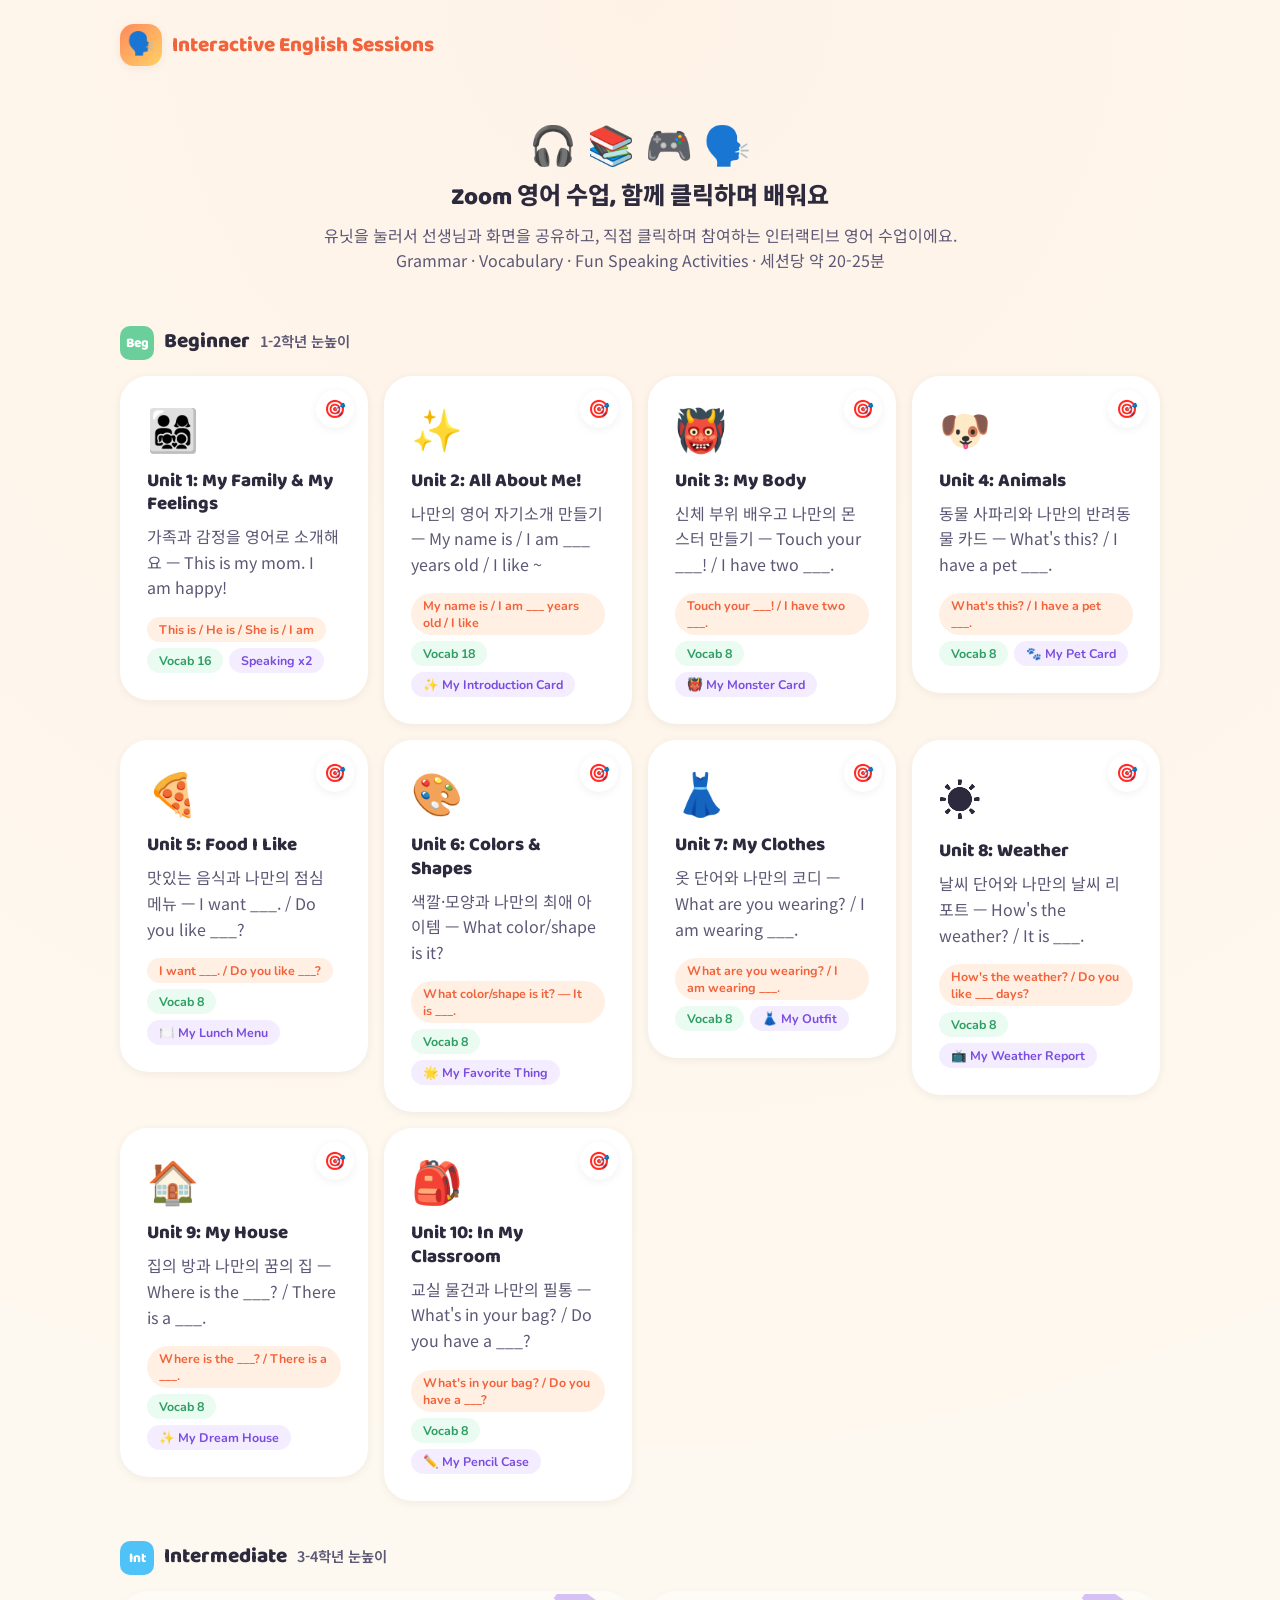
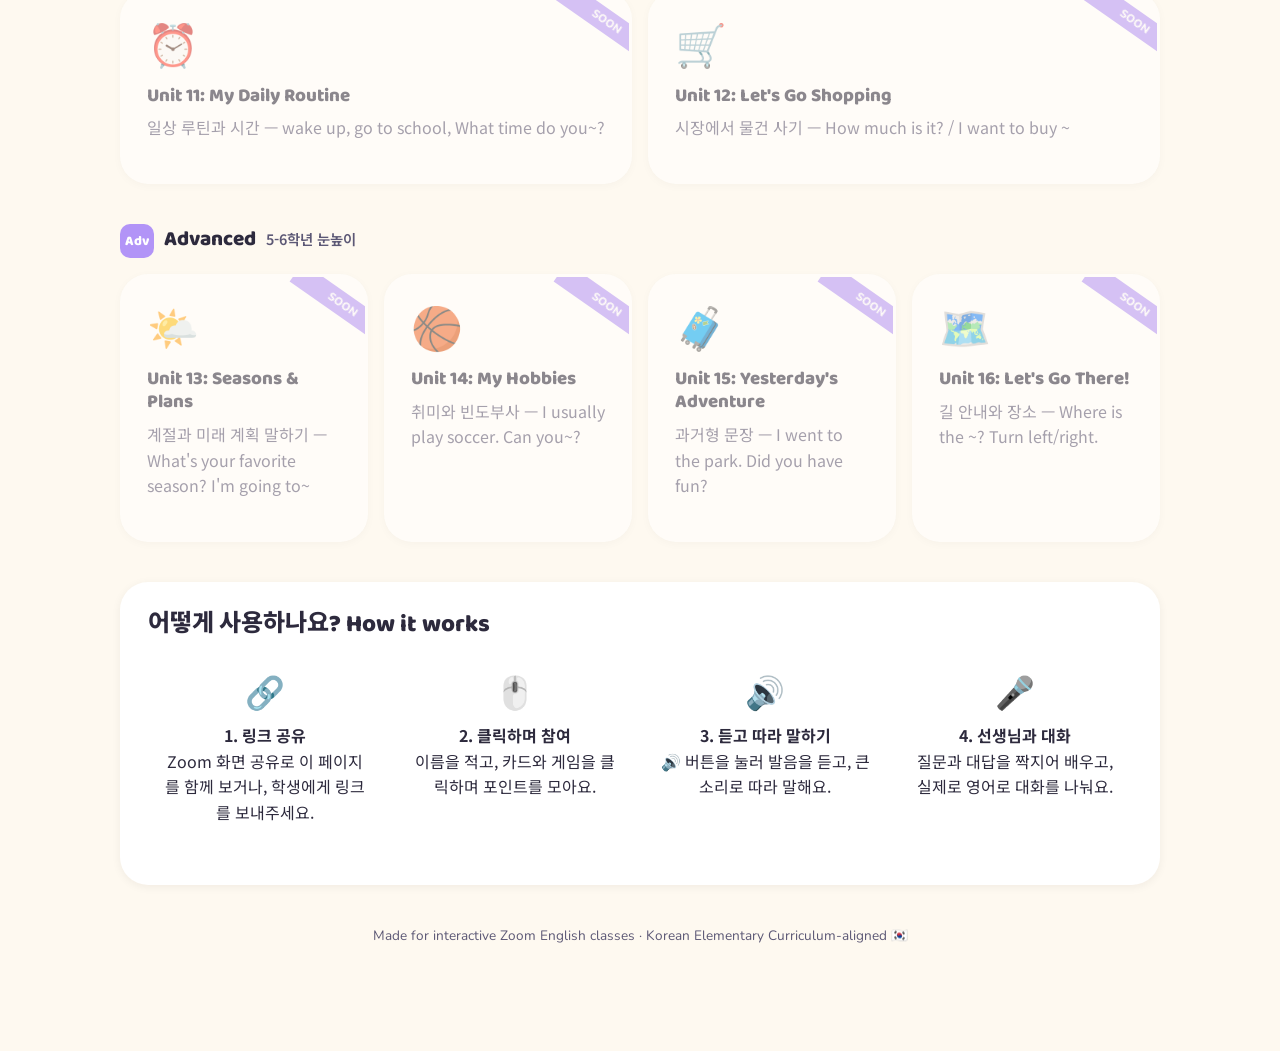
==== index.html @ 6725eefa "Add Jeopardy review game per unit + previous-unit recap button Each unit now has a standalone jeopar" ====
<!doctype html>
<html lang="ko">
<head>
<meta charset="UTF-8" />
<meta name="viewport" content="width=device-width, initial-scale=1.0" />
<title>Interactive English Sessions</title>
<meta name="description" content="Zoom 화상 영어 수업을 위한 인터랙티브 학습 자료 — 문법, 어휘, 스피킹 액티비티" />
<link rel="stylesheet" href="assets/css/main.css" />
<style>
  .hero { text-align: center; padding: 26px 10px 36px; }
  .hero .emoji-row { font-size: 2.4rem; margin-bottom: 10px; }
  .level-section { margin-bottom: 40px; }
  .level-heading { display: flex; align-items: baseline; gap: 10px; margin-bottom: 16px; }
  .level-heading h2 { margin: 0; font-size: 1.3rem; }
  .level-heading .level-sub { color: var(--color-ink-soft); font-weight: 600; font-size: 0.9rem; }
  .level-pill {
    display: inline-flex; align-items: center; justify-content: center;
    width: 34px; height: 34px; border-radius: 10px;
    font-family: var(--font-display); font-weight: 800; font-size: 0.85rem; color: #fff;
  }
  .level-pill.beg { background: var(--color-green); }
  .level-pill.int { background: var(--color-secondary); }
  .level-pill.adv { background: var(--color-purple); }
  .unit-grid { display: grid; grid-template-columns: repeat(auto-fit, minmax(240px, 1fr)); gap: 16px; }
  .how-it-works { display: grid; grid-template-columns: repeat(auto-fit, minmax(200px, 1fr)); gap: 16px; margin-top: 16px; }
  .how-card { text-align: center; padding: 16px 12px; }
  .how-card .step-emoji { font-size: 2rem; display: block; margin-bottom: 8px; }
</style>
</head>
<body>
<div class="page-shell">

  <div class="top-bar">
    <a href="index.html" class="brand"><span class="logo-badge">🗣️</span> Interactive English Sessions</a>
  </div>

  <section class="hero">
    <div class="emoji-row">🎧 📚 🎮 🗣️</div>
    <h1>Zoom 영어 수업, 함께 클릭하며 배워요</h1>
    <p class="kr muted">유닛을 눌러서 선생님과 화면을 공유하고, 직접 클릭하며 참여하는 인터랙티브 영어 수업이에요.<br/>Grammar · Vocabulary · Fun Speaking Activities · 세션당 약 20-25분</p>
  </section>

  <section class="level-section">
    <div class="level-heading">
      <span class="level-pill beg">Beg</span>
      <h2>Beginner</h2>
      <span class="level-sub kr">1-2학년 눈높이</span>
    </div>
    <div class="unit-grid">
      <div class="unit-card-wrap">
      <a class="unit-card" href="units/family-feelings/index.html">
        <span class="unit-emoji">👨‍👩‍👧‍👦</span>
        <h3>Unit 1: My Family &amp; My Feelings</h3>
        <p class="kr muted">가족과 감정을 영어로 소개해요 — This is my mom. I am happy!</p>
        <div class="unit-tags">
          <span class="tag grammar">This is / He is / She is / I am</span>
          <span class="tag vocab">Vocab 16</span>
          <span class="tag speak">Speaking x2</span>
        </div>
      </a>
      <a class="jp-mini-link" href="units/family-feelings/jeopardy.html" title="Review Game 복습 게임">🎯</a>
      </div>

      <div class="unit-card-wrap">
      <a class="unit-card" href="units/hello-friend/index.html">
        <span class="unit-emoji">✨</span>
        <h3>Unit 2: All About Me!</h3>
        <p class="kr muted">나만의 영어 자기소개 만들기 — My name is / I am ___ years old / I like ~</p>
        <div class="unit-tags">
          <span class="tag grammar">My name is / I am ___ years old / I like</span>
          <span class="tag vocab">Vocab 18</span>
          <span class="tag speak">✨ My Introduction Card</span>
        </div>
      </a>
      <a class="jp-mini-link" href="units/hello-friend/jeopardy.html" title="Review Game 복습 게임">🎯</a>
      </div>

      <div class="unit-card-wrap">
      <a class="unit-card" href="units/my-body/index.html">
        <span class="unit-emoji">👹</span>
        <h3>Unit 3: My Body</h3>
        <p class="kr muted">신체 부위 배우고 나만의 몬스터 만들기 — Touch your ___! / I have two ___.</p>
        <div class="unit-tags">
          <span class="tag grammar">Touch your ___! / I have two ___.</span>
          <span class="tag vocab">Vocab 8</span>
          <span class="tag speak">👹 My Monster Card</span>
        </div>
      </a>
      <a class="jp-mini-link" href="units/my-body/jeopardy.html" title="Review Game 복습 게임">🎯</a>
      </div>

      <div class="unit-card-wrap">
      <a class="unit-card" href="units/animals/index.html">
        <span class="unit-emoji">🐶</span>
        <h3>Unit 4: Animals</h3>
        <p class="kr muted">동물 사파리와 나만의 반려동물 카드 — What's this? / I have a pet ___.</p>
        <div class="unit-tags">
          <span class="tag grammar">What's this? / I have a pet ___.</span>
          <span class="tag vocab">Vocab 8</span>
          <span class="tag speak">🐾 My Pet Card</span>
        </div>
      </a>
      <a class="jp-mini-link" href="units/animals/jeopardy.html" title="Review Game 복습 게임">🎯</a>
      </div>

      <div class="unit-card-wrap">
      <a class="unit-card" href="units/food-i-like/index.html">
        <span class="unit-emoji">🍕</span>
        <h3>Unit 5: Food I Like</h3>
        <p class="kr muted">맛있는 음식과 나만의 점심 메뉴 — I want ___. / Do you like ___?</p>
        <div class="unit-tags">
          <span class="tag grammar">I want ___. / Do you like ___?</span>
          <span class="tag vocab">Vocab 8</span>
          <span class="tag speak">🍽️ My Lunch Menu</span>
        </div>
      </a>
      <a class="jp-mini-link" href="units/food-i-like/jeopardy.html" title="Review Game 복습 게임">🎯</a>
      </div>

      <div class="unit-card-wrap">
      <a class="unit-card" href="units/colors-shapes/index.html">
        <span class="unit-emoji">🎨</span>
        <h3>Unit 6: Colors &amp; Shapes</h3>
        <p class="kr muted">색깔·모양과 나만의 최애 아이템 — What color/shape is it?</p>
        <div class="unit-tags">
          <span class="tag grammar">What color/shape is it? — It is ___.</span>
          <span class="tag vocab">Vocab 8</span>
          <span class="tag speak">🌟 My Favorite Thing</span>
        </div>
      </a>
      <a class="jp-mini-link" href="units/colors-shapes/jeopardy.html" title="Review Game 복습 게임">🎯</a>
      </div>

      <div class="unit-card-wrap">
      <a class="unit-card" href="units/my-clothes/index.html">
        <span class="unit-emoji">👗</span>
        <h3>Unit 7: My Clothes</h3>
        <p class="kr muted">옷 단어와 나만의 코디 — What are you wearing? / I am wearing ___.</p>
        <div class="unit-tags">
          <span class="tag grammar">What are you wearing? / I am wearing ___.</span>
          <span class="tag vocab">Vocab 8</span>
          <span class="tag speak">👗 My Outfit</span>
        </div>
      </a>
      <a class="jp-mini-link" href="units/my-clothes/jeopardy.html" title="Review Game 복습 게임">🎯</a>
      </div>

      <div class="unit-card-wrap">
      <a class="unit-card" href="units/weather/index.html">
        <span class="unit-emoji">☀️</span>
        <h3>Unit 8: Weather</h3>
        <p class="kr muted">날씨 단어와 나만의 날씨 리포트 — How's the weather? / It is ___.</p>
        <div class="unit-tags">
          <span class="tag grammar">How's the weather? / Do you like ___ days?</span>
          <span class="tag vocab">Vocab 8</span>
          <span class="tag speak">📺 My Weather Report</span>
        </div>
      </a>
      <a class="jp-mini-link" href="units/weather/jeopardy.html" title="Review Game 복습 게임">🎯</a>
      </div>

      <div class="unit-card-wrap">
      <a class="unit-card" href="units/my-house/index.html">
        <span class="unit-emoji">🏠</span>
        <h3>Unit 9: My House</h3>
        <p class="kr muted">집의 방과 나만의 꿈의 집 — Where is the ___? / There is a ___.</p>
        <div class="unit-tags">
          <span class="tag grammar">Where is the ___? / There is a ___.</span>
          <span class="tag vocab">Vocab 8</span>
          <span class="tag speak">✨ My Dream House</span>
        </div>
      </a>
      <a class="jp-mini-link" href="units/my-house/jeopardy.html" title="Review Game 복습 게임">🎯</a>
      </div>

      <div class="unit-card-wrap">
      <a class="unit-card" href="units/my-classroom/index.html">
        <span class="unit-emoji">🎒</span>
        <h3>Unit 10: In My Classroom</h3>
        <p class="kr muted">교실 물건과 나만의 필통 — What's in your bag? / Do you have a ___?</p>
        <div class="unit-tags">
          <span class="tag grammar">What's in your bag? / Do you have a ___?</span>
          <span class="tag vocab">Vocab 8</span>
          <span class="tag speak">✏️ My Pencil Case</span>
        </div>
      </a>
      <a class="jp-mini-link" href="units/my-classroom/jeopardy.html" title="Review Game 복습 게임">🎯</a>
      </div>
    </div>
  </section>

  <section class="level-section">
    <div class="level-heading">
      <span class="level-pill int">Int</span>
      <h2>Intermediate</h2>
      <span class="level-sub kr">3-4학년 눈높이</span>
    </div>
    <div class="unit-grid">
      <div class="unit-card locked">
        <span class="coming-soon-badge">SOON</span>
        <span class="unit-emoji">⏰</span>
        <h3>Unit 11: My Daily Routine</h3>
        <p class="kr muted">일상 루틴과 시간 — wake up, go to school, What time do you~?</p>
      </div>
      <div class="unit-card locked">
        <span class="coming-soon-badge">SOON</span>
        <span class="unit-emoji">🛒</span>
        <h3>Unit 12: Let's Go Shopping</h3>
        <p class="kr muted">시장에서 물건 사기 — How much is it? / I want to buy ~</p>
      </div>
    </div>
  </section>

  <section class="level-section">
    <div class="level-heading">
      <span class="level-pill adv">Adv</span>
      <h2>Advanced</h2>
      <span class="level-sub kr">5-6학년 눈높이</span>
    </div>
    <div class="unit-grid">
      <div class="unit-card locked">
        <span class="coming-soon-badge">SOON</span>
        <span class="unit-emoji">🌤️</span>
        <h3>Unit 13: Seasons &amp; Plans</h3>
        <p class="kr muted">계절과 미래 계획 말하기 — What's your favorite season? I'm going to~</p>
      </div>
      <div class="unit-card locked">
        <span class="coming-soon-badge">SOON</span>
        <span class="unit-emoji">🏀</span>
        <h3>Unit 14: My Hobbies</h3>
        <p class="kr muted">취미와 빈도부사 — I usually play soccer. Can you~?</p>
      </div>
      <div class="unit-card locked">
        <span class="coming-soon-badge">SOON</span>
        <span class="unit-emoji">🧳</span>
        <h3>Unit 15: Yesterday's Adventure</h3>
        <p class="kr muted">과거형 문장 — I went to the park. Did you have fun?</p>
      </div>
      <div class="unit-card locked">
        <span class="coming-soon-badge">SOON</span>
        <span class="unit-emoji">🗺️</span>
        <h3>Unit 16: Let's Go There!</h3>
        <p class="kr muted">길 안내와 장소 — Where is the ~? Turn left/right.</p>
      </div>
    </div>
  </section>

  <section class="card">
    <h2>어떻게 사용하나요? How it works</h2>
    <div class="how-it-works">
      <div class="how-card">
        <span class="step-emoji">🔗</span>
        <p class="kr"><strong>1. 링크 공유</strong><br/>Zoom 화면 공유로 이 페이지를 함께 보거나, 학생에게 링크를 보내주세요.</p>
      </div>
      <div class="how-card">
        <span class="step-emoji">🖱️</span>
        <p class="kr"><strong>2. 클릭하며 참여</strong><br/>이름을 적고, 카드와 게임을 클릭하며 포인트를 모아요.</p>
      </div>
      <div class="how-card">
        <span class="step-emoji">🔊</span>
        <p class="kr"><strong>3. 듣고 따라 말하기</strong><br/>🔊 버튼을 눌러 발음을 듣고, 큰 소리로 따라 말해요.</p>
      </div>
      <div class="how-card">
        <span class="step-emoji">🎤</span>
        <p class="kr"><strong>4. 선생님과 대화</strong><br/>질문과 대답을 짝지어 배우고, 실제로 영어로 대화를 나눠요.</p>
      </div>
    </div>
  </section>

  <footer class="site-footer">
    <p>Made for interactive Zoom English classes · Korean Elementary Curriculum-aligned 🇰🇷</p>
  </footer>
</div>
</body>
</html>
---- assets/css/main.css ----
/* ============================================================
   Interactive English Sessions — shared design system
   Kid-friendly, high-contrast, big click targets, playful motion.
   ============================================================ */

@import url('https://fonts.googleapis.com/css2?family=Baloo+2:wght@500;700;800&family=Noto+Sans+KR:wght@400;600;800&family=Nunito:wght@400;600;700;800&display=swap');

:root {
  --color-bg: #fef9f0;
  --color-bg-alt: #eef7ff;
  --color-ink: #2d2a3d;
  --color-ink-soft: #5c5875;

  --color-primary: #ff8a5c;
  --color-primary-dark: #f2623b;
  --color-secondary: #4fc3f7;
  --color-secondary-dark: #1f9fd8;
  --color-accent: #ffd166;
  --color-accent-dark: #f4b41a;
  --color-purple: #b294f7;
  --color-green: #6bcf9c;
  --color-pink: #ff8fb1;

  --color-card: #ffffff;
  --color-border: #eadfce;

  --shadow-soft: 0 2px 10px rgba(30, 24, 15, 0.06);
  --shadow-pop: 0 6px 16px rgba(242, 98, 59, 0.20);

  --radius-lg: 28px;
  --radius-md: 18px;
  --radius-sm: 12px;

  --font-display: 'Baloo 2', 'Noto Sans KR', sans-serif;
  --font-body: 'Nunito', 'Noto Sans KR', sans-serif;
}

* { box-sizing: border-box; }

html, body {
  margin: 0;
  padding: 0;
  background: var(--color-bg);
  color: var(--color-ink);
  font-family: var(--font-body);
  min-height: 100vh;
  scroll-behavior: smooth;
}

body {
  background-image: radial-gradient(circle at 50% 0%, rgba(255, 138, 92, 0.06) 0, transparent 55%);
}

h1, h2, h3, h4, .display {
  font-family: var(--font-display);
  font-weight: 800;
  color: var(--color-ink);
  line-height: 1.25;
  margin: 0 0 0.4em;
}

p { line-height: 1.6; margin: 0 0 1em; }

a { color: var(--color-secondary-dark); }

button {
  font-family: var(--font-body);
  cursor: pointer;
  border: none;
  outline-offset: 3px;
}

button:focus-visible, [tabindex]:focus-visible, a:focus-visible {
  outline: 3px solid var(--color-secondary-dark);
}

.kr { font-family: 'Noto Sans KR', sans-serif; }

/* ---------- layout shells ---------- */

.page-shell {
  max-width: 1080px;
  margin: 0 auto;
  padding: 24px 20px 80px;
}

.top-bar {
  display: flex;
  align-items: center;
  justify-content: space-between;
  gap: 12px;
  flex-wrap: wrap;
  margin-bottom: 28px;
}

.brand {
  display: flex;
  align-items: center;
  gap: 10px;
  font-family: var(--font-display);
  font-size: 1.3rem;
  font-weight: 800;
  color: var(--color-primary-dark);
  text-decoration: none;
}
.brand .logo-badge {
  display: inline-grid;
  place-items: center;
  width: 42px;
  height: 42px;
  border-radius: 14px;
  background: linear-gradient(135deg, var(--color-primary), var(--color-accent));
  font-size: 1.4rem;
  box-shadow: var(--shadow-soft);
}

/* ---------- generic buttons ---------- */

.btn {
  display: inline-flex;
  align-items: center;
  gap: 8px;
  font-weight: 800;
  font-family: var(--font-display);
  font-size: 1.05rem;
  padding: 14px 26px;
  border-radius: 999px;
  background: var(--color-primary);
  color: #fff;
  box-shadow: var(--shadow-pop);
  transition: transform 0.15s ease, box-shadow 0.15s ease, filter 0.15s ease;
  user-select: none;
}
.btn:hover { transform: translateY(-2px) scale(1.02); filter: brightness(1.04); }
.btn:active { transform: translateY(0) scale(0.97); }
.btn:disabled { opacity: 0.4; cursor: not-allowed; transform: none; box-shadow: none; }

.btn.secondary {
  background: var(--color-secondary);
  box-shadow: 0 14px 30px rgba(31, 159, 216, 0.28);
}
.btn.ghost {
  background: #fff;
  color: var(--color-ink);
  box-shadow: var(--shadow-soft);
  border: 2px solid var(--color-border);
}
.btn.success {
  background: var(--color-green);
  box-shadow: 0 14px 30px rgba(107, 207, 156, 0.35);
}
.btn.small { padding: 8px 16px; font-size: 0.9rem; }

.icon-btn {
  display: inline-grid;
  place-items: center;
  width: 46px;
  height: 46px;
  border-radius: 50%;
  background: #fff;
  box-shadow: var(--shadow-soft);
  font-size: 1.3rem;
  transition: transform 0.15s ease;
}
.icon-btn:hover { transform: scale(1.08); }
.icon-btn:active { transform: scale(0.94); }

/* ---------- cards ---------- */

.card {
  background: var(--color-card);
  border-radius: var(--radius-lg);
  box-shadow: var(--shadow-soft);
  padding: 28px;
}

.unit-card {
  display: block;
  text-decoration: none;
  color: inherit;
  background: var(--color-card);
  border-radius: var(--radius-lg);
  box-shadow: var(--shadow-soft);
  padding: 24px;
  border: 3px solid transparent;
  transition: transform 0.18s ease, border-color 0.18s ease, box-shadow 0.18s ease;
  position: relative;
  overflow: hidden;
}
.unit-card:hover {
  transform: translateY(-4px);
  border-color: var(--color-accent);
  box-shadow: var(--shadow-pop);
}
.unit-card .unit-emoji {
  font-size: 2.6rem;
  display: inline-block;
  margin-bottom: 10px;
}
.unit-card .unit-tags {
  display: flex;
  gap: 6px;
  flex-wrap: wrap;
  margin-top: 12px;
}
.tag {
  font-size: 0.78rem;
  font-weight: 700;
  padding: 4px 12px;
  border-radius: 999px;
  background: var(--color-bg-alt);
  color: var(--color-secondary-dark);
}
.tag.grammar { background: #fff0e3; color: var(--color-primary-dark); }
.tag.vocab { background: #eafbf1; color: #2e9e63; }
.tag.speak { background: #f4edff; color: #7a4de0; }

.unit-card-wrap { position: relative; }
.jp-mini-link {
  position: absolute;
  top: 14px;
  right: 14px;
  z-index: 2;
  display: inline-grid;
  place-items: center;
  width: 38px;
  height: 38px;
  border-radius: 50%;
  background: #fff;
  box-shadow: var(--shadow-soft);
  font-size: 1.1rem;
  text-decoration: none;
  transition: transform 0.15s ease;
}
.jp-mini-link:hover { transform: scale(1.12) rotate(-6deg); }

.unit-card.locked { opacity: 0.55; cursor: default; }
.unit-card.locked:hover { transform: none; border-color: transparent; box-shadow: var(--shadow-soft); }
.coming-soon-badge {
  position: absolute;
  top: 16px;
  right: -34px;
  transform: rotate(35deg);
  background: var(--color-purple);
  color: #fff;
  font-size: 0.7rem;
  font-weight: 800;
  padding: 4px 40px;
}

/* ---------- lesson shell ---------- */

.lesson-header {
  position: sticky;
  top: 0;
  z-index: 50;
  background: rgba(254, 249, 240, 0.92);
  backdrop-filter: blur(6px);
  padding: 14px 20px;
  border-bottom: 2px solid var(--color-border);
  display: flex;
  align-items: center;
  gap: 16px;
}

.progress-track {
  flex: 1;
  height: 14px;
  border-radius: 999px;
  background: #f0e6d6;
  overflow: hidden;
}
.progress-fill {
  height: 100%;
  border-radius: 999px;
  background: linear-gradient(90deg, var(--color-accent), var(--color-primary));
  transition: width 0.4s ease;
  width: 0%;
}

.step-label {
  font-family: var(--font-display);
  font-weight: 700;
  font-size: 0.95rem;
  color: var(--color-ink-soft);
  white-space: nowrap;
}

.lesson-main {
  max-width: 980px;
  margin: 0 auto;
  padding: 32px 20px 140px;
}

.screen { display: none; animation: fadeUp 0.35s ease; }
.screen.active { display: block; }

@keyframes fadeUp {
  from { opacity: 0; transform: translateY(14px); }
  to { opacity: 1; transform: translateY(0); }
}

.screen-kicker {
  display: inline-block;
  font-family: var(--font-display);
  font-weight: 700;
  font-size: 0.85rem;
  letter-spacing: 0.03em;
  color: var(--color-primary-dark);
  background: #fff0e3;
  padding: 6px 16px;
  border-radius: 999px;
  margin-bottom: 14px;
}

.instruction {
  background: var(--color-bg-alt);
  border-radius: var(--radius-md);
  padding: 14px 18px;
  margin-bottom: 26px;
  border-left: 6px solid var(--color-secondary);
}
.instruction .instr-en {
  display: block;
  font-weight: 700;
  color: var(--color-ink);
}
.instruction .instr-kr {
  display: block;
  font-weight: 600;
  color: var(--color-ink-soft);
  font-size: 0.85rem;
  margin-top: 4px;
}

/* ---------- shared per-unit chrome (welcome hero, patterns, check-in, examples) ---------- */

.example-row {
  display: flex;
  align-items: center;
  gap: 12px;
  background: #fff;
  border: 2px solid var(--color-border);
  border-radius: var(--radius-sm);
  padding: 14px 18px;
  margin-bottom: 12px;
}
.example-row .example-text { flex: 1; }
.example-row .en { font-family: var(--font-display); font-weight: 800; font-size: 1.15rem; }
.example-row .kr { color: var(--color-ink-soft); font-weight: 600; margin-top: 2px; }

.pattern-box {
  background: #fff7ea;
  border: 2px solid var(--color-accent);
  border-radius: var(--radius-md);
  padding: 18px 22px;
  margin-bottom: 20px;
  text-align: center;
}
.pattern-box .pattern-en { font-family: var(--font-display); font-weight: 800; font-size: 1.5rem; color: var(--color-primary-dark); }
.pattern-box .pattern-kr { color: var(--color-ink-soft); font-weight: 700; margin-top: 6px; font-size: 0.9rem; }

.checkin-grid { display: grid; grid-template-columns: repeat(auto-fit, minmax(120px, 1fr)); gap: 14px; }
.checkin-btn {
  background: #fff; border: 2px solid var(--color-border); border-radius: var(--radius-md);
  padding: 18px 10px; text-align: center; font-size: 2.4rem; box-shadow: var(--shadow-soft);
  transition: transform 0.15s ease, border-color 0.15s ease;
}
.checkin-btn:hover { transform: translateY(-3px); border-color: var(--color-accent-dark); }
.checkin-btn.picked { border-color: var(--color-primary); background: #fff0e3; }
.checkin-btn .label-en { display: block; font-family: var(--font-display); font-weight: 700; font-size: 0.95rem; margin-top: 6px; }
.checkin-btn .label { display: block; font-weight: 600; font-size: 0.78rem; color: var(--color-ink-soft); margin-top: 2px; }

.welcome-hero { position: relative; overflow: hidden; text-align: center; padding: 30px 10px 10px; border-radius: var(--radius-lg); }
.welcome-hero .emoji-row { font-size: 3rem; margin-bottom: 10px; }

.subtitle-en { display: block; font-weight: 700; color: var(--color-ink); }
.subtitle-kr { display: block; color: var(--color-ink-soft); font-size: 0.85rem; margin-top: 2px; }
.learn-list-en { font-weight: 700; }
.learn-list-kr { color: var(--color-ink-soft); font-size: 0.85rem; margin-top: 4px; }

.phase-label { font-weight: 800; font-family: var(--font-display); color: var(--color-purple); margin: 18px 0 8px; }
.phase-label .kr { display: block; font-weight: 600; font-size: 0.8rem; color: var(--color-ink-soft); margin-top: 2px; }

.lesson-nav {
  position: fixed;
  left: 0; right: 0; bottom: 0;
  background: #fff;
  border-top: 2px solid var(--color-border);
  padding: 14px 20px;
  display: flex;
  justify-content: space-between;
  align-items: center;
  gap: 12px;
  z-index: 40;
}
.dot-track {
  display: flex;
  gap: 6px;
  flex-wrap: wrap;
  justify-content: center;
  max-width: 50vw;
}
.dot {
  width: 11px; height: 11px;
  border-radius: 50%;
  background: var(--color-border);
  cursor: pointer;
  border: none;
  padding: 0;
  transition: transform 0.15s ease, background 0.15s ease;
}
.dot.done { background: var(--color-green); }
.dot.current { background: var(--color-primary); transform: scale(1.4); }

/* ---------- flashcards ---------- */

.flash-grid {
  display: grid;
  grid-template-columns: repeat(auto-fit, minmax(160px, 1fr));
  gap: 18px;
  margin-bottom: 10px;
}

.flashcard {
  perspective: 1000px;
  height: 190px;
  cursor: pointer;
}
.flashcard-inner {
  position: relative;
  width: 100%; height: 100%;
  transition: transform 0.5s cubic-bezier(.2,.8,.2,1);
  transform-style: preserve-3d;
}
.flashcard.flipped .flashcard-inner { transform: rotateY(180deg); }
.flash-face {
  position: absolute; inset: 0;
  border-radius: var(--radius-md);
  display: flex;
  flex-direction: column;
  align-items: center;
  justify-content: center;
  backface-visibility: hidden;
  box-shadow: var(--shadow-soft);
  padding: 12px;
  text-align: center;
}
.flash-front { background: #fff; border: 3px solid var(--color-border); }
.flash-front .emoji { font-size: 3rem; margin-bottom: 6px; }
.flash-front .word-en { font-family: var(--font-display); font-weight: 800; font-size: 1.15rem; }
.flash-front .word-kr {
  font-family: 'Noto Sans KR', sans-serif;
  font-weight: 700;
  font-size: 0.95rem;
  color: var(--color-ink-soft);
  margin-top: 2px;
}
.flash-back {
  background: linear-gradient(135deg, var(--color-secondary), #7fd6ff);
  color: #fff;
  transform: rotateY(180deg);
}
.flash-back .example-en { font-size: 1.05rem; font-weight: 800; margin-bottom: 6px; }
.flash-back .example-kr { font-size: 0.85rem; opacity: 0.92; font-family: 'Noto Sans KR', sans-serif; }
.flash-back .hint { font-size: 0.72rem; opacity: 0.85; margin-top: 8px; }
.speak-chip {
  margin-top: 8px;
  font-size: 0.78rem;
  background: rgba(255,255,255,0.25);
  padding: 4px 10px;
  border-radius: 999px;
}

/* ---------- choice / quiz grid ---------- */

.choice-grid {
  display: grid;
  grid-template-columns: repeat(auto-fit, minmax(150px, 1fr));
  gap: 16px;
}

.choice-btn {
  background: #fff;
  border: 3px solid var(--color-border);
  border-radius: var(--radius-md);
  padding: 20px 14px;
  text-align: center;
  font-size: 1.4rem;
  box-shadow: var(--shadow-soft);
  transition: transform 0.15s ease, border-color 0.15s ease;
}
.choice-btn .choice-label {
  display: block;
  margin-top: 8px;
  font-family: var(--font-display);
  font-weight: 700;
  font-size: 1rem;
}
.choice-btn:hover { transform: translateY(-3px); border-color: var(--color-secondary); }
.choice-btn.correct { border-color: var(--color-green); background: #eafbf1; animation: pop 0.3s ease; }
.choice-btn.wrong { border-color: #f26b6b; background: #fdecec; animation: shake 0.4s ease; }
.choice-btn:disabled { cursor: default; }

@keyframes pop { 0% { transform: scale(1); } 50% { transform: scale(1.08); } 100% { transform: scale(1); } }
@keyframes shake { 0%,100% { transform: translateX(0); } 25% { transform: translateX(-6px); } 75% { transform: translateX(6px); } }

.feedback-banner {
  margin-top: 18px;
  padding: 14px 18px;
  border-radius: var(--radius-sm);
  font-weight: 800;
  font-family: var(--font-display);
  display: none;
}
.feedback-banner.show { display: block; animation: fadeUp 0.3s ease; }
.feedback-banner.good { background: #eafbf1; color: #2e9e63; }
.feedback-banner.bad { background: #fdecec; color: #d9534f; }

/* ---------- sentence builder ---------- */

.sentence-target {
  min-height: 74px;
  border: 3px dashed var(--color-border);
  border-radius: var(--radius-md);
  display: flex;
  flex-wrap: wrap;
  gap: 10px;
  align-items: center;
  padding: 14px;
  margin-bottom: 20px;
  background: #fffef9;
}
.sentence-bank {
  display: flex;
  flex-wrap: wrap;
  gap: 10px;
}
.word-tile {
  background: var(--color-accent);
  color: var(--color-ink);
  font-family: var(--font-display);
  font-weight: 700;
  padding: 12px 18px;
  border-radius: 12px;
  box-shadow: var(--shadow-soft);
  transition: transform 0.12s ease, opacity 0.12s ease;
}
.word-tile:hover { transform: translateY(-2px); }
.word-tile.placed { background: var(--color-secondary); color: #fff; }
.word-tile.used { opacity: 0; transform: scale(0.5); pointer-events: none; transition: opacity 0.2s ease, transform 0.2s ease; }
.word-tile.wrong-shake { background: #fdecec; animation: shake 0.4s ease; }
.word-tile.hint-pulse { animation: hintPulse 0.9s ease; box-shadow: 0 0 0 4px rgba(255, 209, 102, 0.65); }

@keyframes hintPulse {
  0%, 100% { transform: scale(1); }
  50% { transform: scale(1.14); }
}

.sentence-slots {
  display: flex;
  flex-wrap: wrap;
  gap: 10px;
  justify-content: center;
  min-height: 56px;
  margin-bottom: 18px;
}
.slot {
  min-width: 56px;
  padding: 10px 14px;
  border-bottom: 3px solid var(--color-border);
  font-family: var(--font-display);
  font-weight: 800;
  font-size: 1.15rem;
  text-align: center;
  color: var(--color-ink);
  transition: border-color 0.2s ease;
}
.slot.filled { border-bottom-color: var(--color-green); animation: pop 0.3s ease; }

.streak-badge {
  font-family: var(--font-display);
  font-weight: 800;
  color: var(--color-primary-dark);
  font-size: 0.9rem;
}

/* ---------- mystery box speaking activity ---------- */

.mystery-grid {
  display: grid;
  grid-template-columns: repeat(auto-fit, minmax(130px, 1fr));
  gap: 16px;
  margin-bottom: 20px;
}
.mystery-box {
  aspect-ratio: 1;
  border-radius: var(--radius-md);
  background: linear-gradient(135deg, var(--color-purple), #8f6de8);
  color: #fff;
  display: flex;
  align-items: center;
  justify-content: center;
  font-size: 2.4rem;
  box-shadow: var(--shadow-soft);
  transition: transform 0.15s ease;
  position: relative;
}
.mystery-box:hover { transform: translateY(-3px) rotate(-1deg); }
.mystery-box.opened {
  background: #fff;
  border: 3px solid var(--color-accent-dark);
  flex-direction: column;
  color: var(--color-ink);
  font-size: 2.2rem;
  gap: 4px;
}
.mystery-box.opened .mystery-sentence {
  font-size: 0.72rem;
  font-family: 'Noto Sans KR', sans-serif;
  font-weight: 700;
  color: var(--color-ink-soft);
}
.mystery-box.done::after {
  content: '✔';
  position: absolute;
  top: 6px; right: 8px;
  background: var(--color-green);
  color: #fff;
  width: 22px; height: 22px;
  border-radius: 50%;
  font-size: 0.8rem;
  display: flex; align-items: center; justify-content: center;
}

/* ---------- speaking prompt card (interview) ---------- */

.prompt-card {
  background: linear-gradient(135deg, #fff, #fff7ea);
  border: 3px solid var(--color-accent);
  border-radius: var(--radius-lg);
  padding: 34px 28px;
  text-align: center;
  box-shadow: var(--shadow-soft);
  margin-bottom: 20px;
}
.prompt-card .prompt-en {
  font-family: var(--font-display);
  font-size: 1.5rem;
  font-weight: 800;
  margin-bottom: 8px;
}
.prompt-card .prompt-kr {
  color: var(--color-ink-soft);
  font-weight: 600;
}

/* ---------- score / results ---------- */

.score-hero {
  position: relative;
  text-align: center;
  padding: 40px 20px;
  overflow: hidden;
}
.score-hero .big-emoji { font-size: 4.5rem; display: block; margin-bottom: 10px; }
.score-hero .score-num {
  font-family: var(--font-display);
  font-size: 3rem;
  font-weight: 800;
  color: var(--color-primary-dark);
}
.stars { font-size: 2rem; letter-spacing: 6px; margin: 10px 0 20px; }

/* ---------- misc ---------- */

.speaker-btn {
  background: var(--color-secondary);
  color: #fff;
  border-radius: 50%;
  width: 40px; height: 40px;
  display: inline-grid;
  place-items: center;
  font-size: 1.1rem;
  box-shadow: 0 6px 14px rgba(31,159,216,0.35);
}
.speaker-btn:active { transform: scale(0.9); }

.center { text-align: center; }
.muted { color: var(--color-ink-soft); }
.spacer { height: 20px; }
.row { display: flex; gap: 12px; align-items: center; flex-wrap: wrap; }
.row.between { justify-content: space-between; }

footer.site-footer {
  text-align: center;
  color: var(--color-ink-soft);
  font-size: 0.85rem;
  padding: 40px 20px 10px;
}

/* ---------- name input ---------- */

.name-field-wrap {
  display: flex;
  flex-direction: column;
  align-items: center;
  gap: 8px;
  margin: 18px 0;
}
.name-field-wrap label {
  font-weight: 700;
  color: var(--color-ink);
}
.name-field-wrap label .kr {
  display: block;
  font-weight: 600;
  font-size: 0.85rem;
  color: var(--color-ink-soft);
  margin-top: 2px;
}
.name-field {
  display: flex;
  gap: 10px;
  justify-content: center;
  flex-wrap: wrap;
  width: 100%;
}
.name-field input {
  font-family: var(--font-display);
  font-weight: 700;
  font-size: 1.05rem;
  padding: 12px 20px;
  border-radius: 999px;
  border: 2px solid var(--color-border);
  background: #fff;
  color: var(--color-ink);
  width: 100%;
  max-width: 320px;
  text-align: center;
}
.name-field input:focus { outline: none; border-color: var(--color-secondary); }
.name-field input::placeholder { font-size: 0.95rem; font-weight: 600; color: #b9b3c9; }

/* ---------- points chip ---------- */

.points-chip {
  display: inline-flex;
  align-items: center;
  gap: 6px;
  font-family: var(--font-display);
  font-weight: 800;
  font-size: 0.95rem;
  background: #fff7ea;
  border: 2px solid var(--color-accent);
  color: var(--color-accent-dark);
  padding: 6px 14px;
  border-radius: 999px;
  white-space: nowrap;
}
.points-chip .pt-num { transition: transform 0.2s ease; display: inline-block; }
.points-chip.bump .pt-num { animation: pop 0.35s ease; }

.time-badge {
  display: inline-flex;
  align-items: center;
  gap: 4px;
  font-size: 0.78rem;
  font-weight: 700;
  color: var(--color-ink-soft);
  background: var(--color-bg-alt);
  padding: 4px 10px;
  border-radius: 999px;
  margin-left: 8px;
  vertical-align: middle;
}

/* ---------- question & answer pairing ---------- */

.qa-pair {
  display: grid;
  grid-template-columns: 1fr auto 1fr;
  gap: 14px;
  align-items: center;
  background: #fff;
  border: 2px solid var(--color-border);
  border-radius: var(--radius-md);
  padding: 16px 18px;
  margin-bottom: 14px;
}
.qa-pair .qa-arrow { font-size: 1.4rem; color: var(--color-ink-soft); }
.qa-block { display: flex; align-items: flex-start; gap: 10px; }
.qa-block .qa-tag {
  flex-shrink: 0;
  font-size: 0.7rem;
  font-weight: 800;
  font-family: var(--font-display);
  padding: 3px 9px;
  border-radius: 999px;
  margin-top: 2px;
}
.qa-block.question .qa-tag { background: #f4edff; color: #7a4de0; }
.qa-block.answer .qa-tag { background: #eafbf1; color: #2e9e63; }
.qa-block .qa-en { font-family: var(--font-display); font-weight: 800; font-size: 1.05rem; }
.qa-block .qa-kr { color: var(--color-ink-soft); font-weight: 600; font-size: 0.88rem; margin-top: 2px; }

@media (max-width: 640px) {
  .qa-pair { grid-template-columns: 1fr; }
  .qa-pair .qa-arrow { display: none; }
}

.answer-hint {
  display: inline-block;
  margin-top: 10px;
  font-size: 0.88rem;
  font-weight: 700;
  color: var(--color-secondary-dark);
  background: var(--color-bg-alt);
  padding: 5px 12px;
  border-radius: 999px;
}

/* ---------- leaderboard ---------- */

.leaderboard {
  margin-top: 22px;
  text-align: left;
}
.leaderboard-row {
  display: flex;
  align-items: center;
  gap: 12px;
  padding: 10px 14px;
  border-radius: var(--radius-sm);
  background: #fff;
  border: 2px solid var(--color-border);
  margin-bottom: 8px;
}
.leaderboard-row.me { border-color: var(--color-primary); background: #fff0e3; }
.leaderboard-row .rank { font-family: var(--font-display); font-weight: 800; width: 28px; text-align: center; color: var(--color-ink-soft); }
.leaderboard-row .lb-name { flex: 1; font-weight: 700; }
.leaderboard-row .lb-points { font-family: var(--font-display); font-weight: 800; color: var(--color-primary-dark); }
.compare-line {
  text-align: center;
  font-weight: 700;
  font-family: 'Noto Sans KR', sans-serif;
  background: var(--color-bg-alt);
  border-radius: var(--radius-sm);
  padding: 12px 16px;
  margin: 16px 0;
}

/* ---------- MDI icon badge (fallback for words with no good emoji) ---------- */

.mdi-icon-badge {
  display: inline-flex;
  align-items: center;
  justify-content: center;
  color: var(--color-primary-dark);
  vertical-align: middle;
}
.mdi-icon-badge svg { display: block; }
.choice-btn .mdi-icon-badge,
.checkin-btn .mdi-icon-badge,
.intro-chip .mdi-icon-badge { color: var(--color-secondary-dark); }

/* ---------- sparkle burst (JS-triggered, assets/js/sparkle.js) ---------- */

.sparkle-particle {
  position: fixed;
  width: 8px;
  height: 8px;
  border-radius: 50%;
  pointer-events: none;
  z-index: 1000;
  box-shadow: 0 0 6px rgba(255, 255, 255, 0.85);
  animation: sparkleFly 0.7s ease-out forwards;
  transform: translate(-50%, -50%);
}

@keyframes sparkleFly {
  0% { transform: translate(-50%, -50%) scale(1); opacity: 1; }
  100% { transform: translate(calc(-50% + var(--dx)), calc(-50% + var(--dy))) scale(0); opacity: 0; }
}

/* ---------- ambient floating bubbles (decorative, welcome/finish only) ---------- */

.bubble-field {
  position: absolute;
  inset: 0;
  overflow: hidden;
  pointer-events: none;
  z-index: 0;
  border-radius: inherit;
}
.bubble-field .bubble {
  position: absolute;
  bottom: -60px;
  border-radius: 50%;
  background: radial-gradient(circle at 30% 30%, rgba(255, 255, 255, 0.95), rgba(79, 195, 247, 0.2));
  opacity: 0;
  animation: floatUp 10s ease-in infinite;
}
.hero-content { position: relative; z-index: 1; }

@keyframes floatUp {
  0% { transform: translateY(0) scale(1); opacity: 0; }
  8% { opacity: 0.55; }
  90% { opacity: 0.35; }
  100% { transform: translateY(-540px) scale(1.25); opacity: 0; }
}

/* ---------- My Introduction capstone card ---------- */

.intro-picker-group { margin-bottom: 22px; }
.intro-picker-label {
  font-family: var(--font-display);
  font-weight: 800;
  margin-bottom: 10px;
}
.intro-picker-label .kr { display: block; font-weight: 600; font-size: 0.8rem; color: var(--color-ink-soft); margin-top: 2px; }
.intro-chip-grid {
  display: grid;
  grid-template-columns: repeat(auto-fit, minmax(74px, 1fr));
  gap: 10px;
}
.intro-chip {
  background: #fff;
  border: 2px solid var(--color-border);
  border-radius: var(--radius-md);
  padding: 12px 8px;
  text-align: center;
  font-size: 1.6rem;
  box-shadow: var(--shadow-soft);
  transition: transform 0.15s ease, border-color 0.15s ease;
}
.intro-chip:hover { transform: translateY(-2px); }
.intro-chip.picked { border-color: var(--color-primary); background: #fff0e3; transform: translateY(-2px) scale(1.04); }
.intro-chip .chip-label { display: block; font-family: var(--font-display); font-weight: 700; font-size: 0.72rem; margin-top: 4px; }

.intro-card {
  position: relative;
  overflow: hidden;
  background: linear-gradient(150deg, #fff 0%, #fff7ea 60%, #ffeee0 100%);
  border: 3px solid var(--color-accent);
  border-radius: var(--radius-lg);
  padding: 30px 26px;
  text-align: center;
  box-shadow: var(--shadow-pop);
  margin: 22px 0;
  transition: box-shadow 0.3s ease, border-color 0.3s ease;
}
.intro-card.complete {
  border-color: var(--color-primary);
  box-shadow: 0 10px 34px rgba(242, 98, 59, 0.28);
}
.intro-card .intro-card-kicker {
  font-family: var(--font-display);
  font-weight: 800;
  font-size: 0.78rem;
  letter-spacing: 0.04em;
  color: var(--color-primary-dark);
  margin-bottom: 10px;
}
.intro-card .intro-sentence {
  font-family: var(--font-display);
  font-weight: 800;
  font-size: 1.35rem;
  line-height: 1.5;
  color: var(--color-ink);
}
.intro-card .intro-sentence .blank { color: var(--color-border); }
.intro-card .intro-sentence-kr {
  margin-top: 10px;
  color: var(--color-ink-soft);
  font-weight: 600;
  font-size: 0.9rem;
}

@media (max-width: 600px) {
  .lesson-main { padding-bottom: 160px; }
  .dot-track { max-width: 100%; order: 3; width: 100%; }
  .lesson-nav { flex-wrap: wrap; }
}

/* ---------- Jeopardy review game ---------- */

.jp-header-title {
  flex: 1;
  font-family: var(--font-display);
  font-weight: 800;
  line-height: 1.25;
}
.jp-header-title #boardTitleKr { font-weight: 600; font-size: 0.8rem; }

.jp-grid {
  display: grid;
  grid-template-columns: repeat(var(--jp-cols, 4), 1fr);
  gap: 8px;
  margin-top: 20px;
}
.jp-cat {
  background: var(--color-primary);
  color: #fff;
  border-radius: var(--radius-sm);
  padding: 10px 6px;
  text-align: center;
  box-shadow: var(--shadow-soft);
}
.jp-cat-en { font-family: var(--font-display); font-weight: 800; font-size: 0.92rem; }
.jp-cat-kr { font-size: 0.72rem; opacity: 0.9; margin-top: 2px; }

.jp-cell {
  aspect-ratio: 4 / 3;
  border-radius: var(--radius-sm);
  background: linear-gradient(135deg, var(--color-secondary), var(--color-secondary-dark));
  color: #fff;
  font-family: var(--font-display);
  font-weight: 800;
  font-size: 1.4rem;
  box-shadow: var(--shadow-pop);
  transition: transform 0.15s ease, filter 0.15s ease;
}
.jp-cell:hover:not(:disabled) { transform: translateY(-3px) scale(1.03); filter: brightness(1.06); }
.jp-cell:active:not(:disabled) { transform: translateY(0) scale(0.96); }
.jp-cell.used {
  background: #f0e6d6;
  color: var(--color-ink-soft);
  box-shadow: none;
  font-size: 1.6rem;
}
.jp-cell.empty { visibility: hidden; }

.jp-overlay {
  display: none;
  position: fixed;
  inset: 0;
  background: rgba(45, 42, 61, 0.6);
  z-index: 200;
  align-items: center;
  justify-content: center;
  padding: 20px;
}
.jp-overlay.show { display: flex; }
.jp-modal {
  position: relative;
  max-width: 520px;
  width: 100%;
  text-align: center;
  animation: fadeUp 0.3s ease;
}
.jp-modal .row { justify-content: center; }
.jp-close {
  position: absolute;
  top: -12px;
  right: -12px;
}
.jp-emoji { font-size: 3.2rem; margin-bottom: 6px; }
.jp-clue-en {
  font-family: var(--font-display);
  font-weight: 800;
  font-size: 1.3rem;
  line-height: 1.4;
}
.jp-clue-kr { margin-top: 8px; color: var(--color-ink-soft); font-size: 0.9rem; }

.jp-answer-wrap {
  display: none;
  margin-top: 20px;
  padding: 16px;
  background: #eafbf1;
  border-radius: var(--radius-md);
}
.jp-answer-wrap.show { display: block; animation: fadeUp 0.3s ease; }
.jp-answer-label {
  font-family: var(--font-display);
  font-weight: 800;
  font-size: 0.8rem;
  color: #2e9e63;
  margin-bottom: 6px;
}
.jp-answer-en { font-family: var(--font-display); font-weight: 800; font-size: 1.15rem; color: var(--color-ink); }
.jp-answer-kr { margin-top: 4px; color: var(--color-ink-soft); font-size: 0.85rem; }

@media (max-width: 600px) {
  .jp-cat-en { font-size: 0.78rem; }
  .jp-cat-kr { display: none; }
  .jp-cell { font-size: 1.1rem; }
}
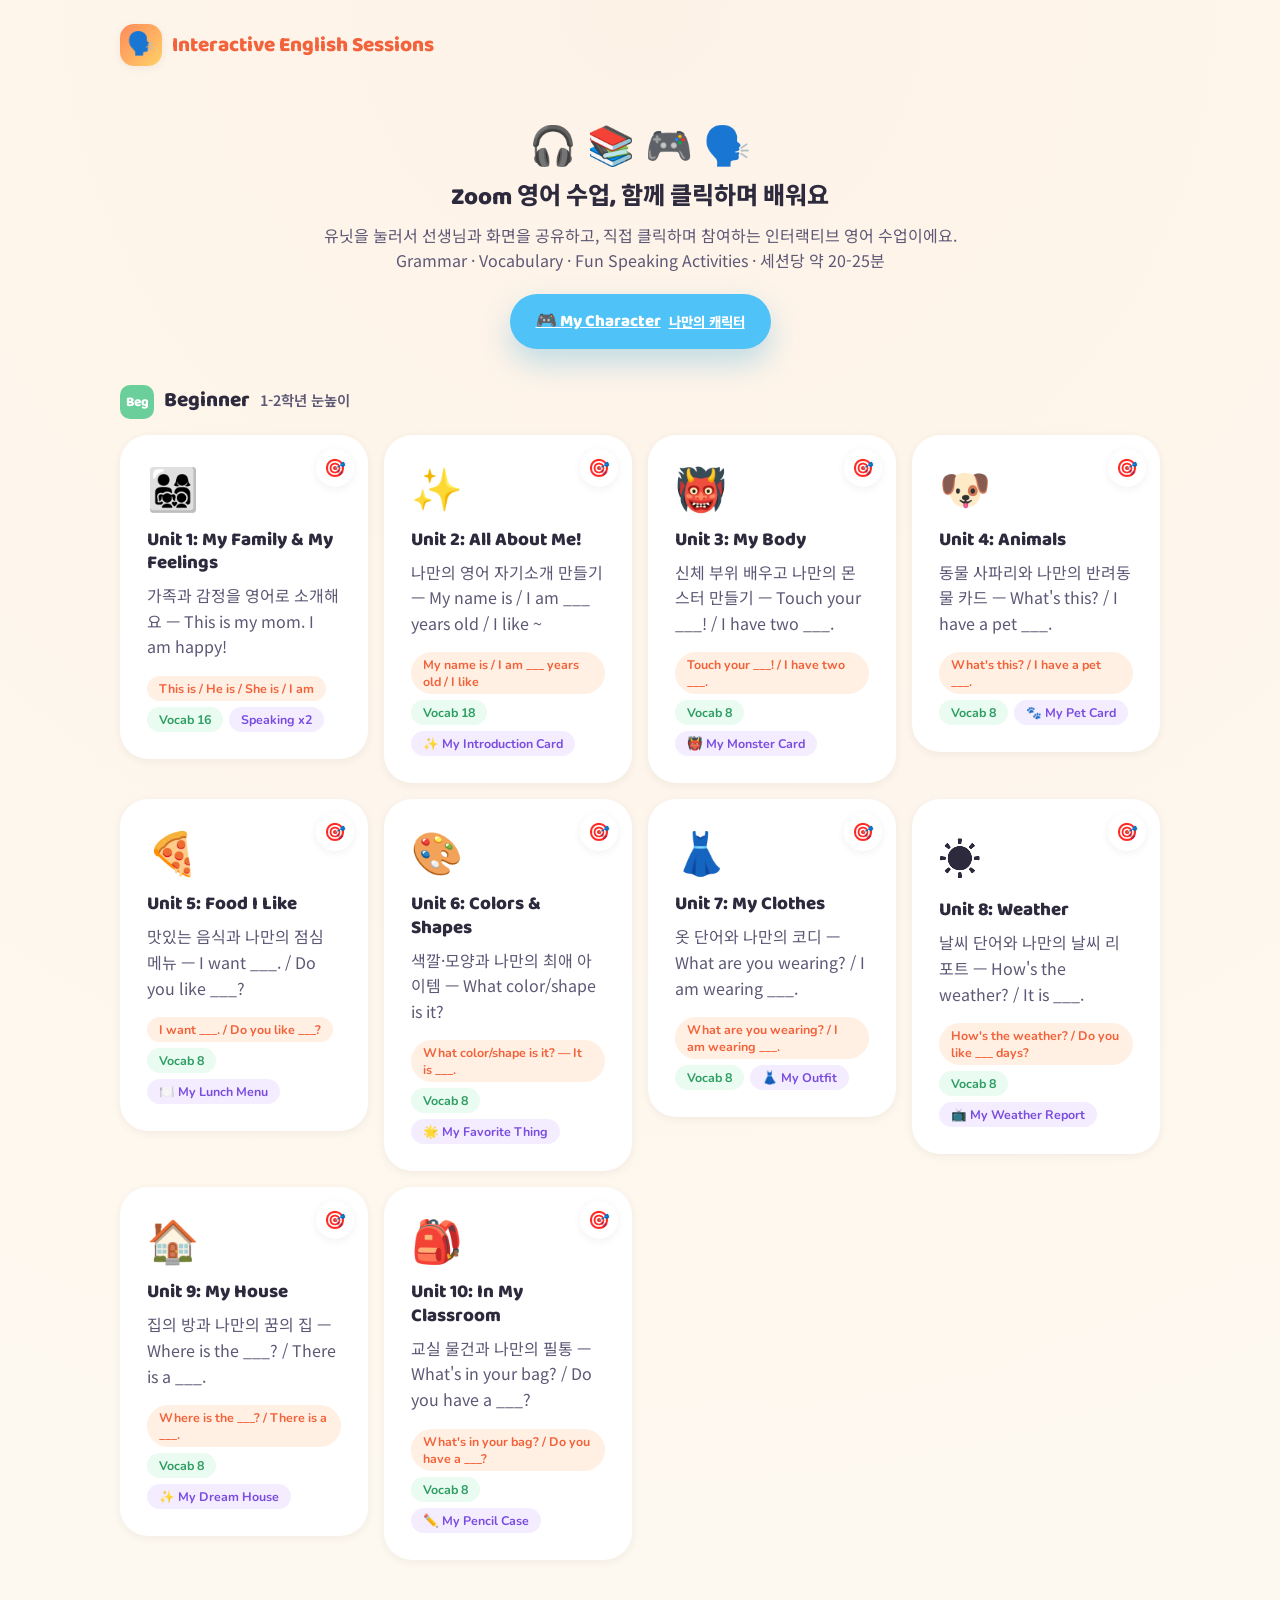
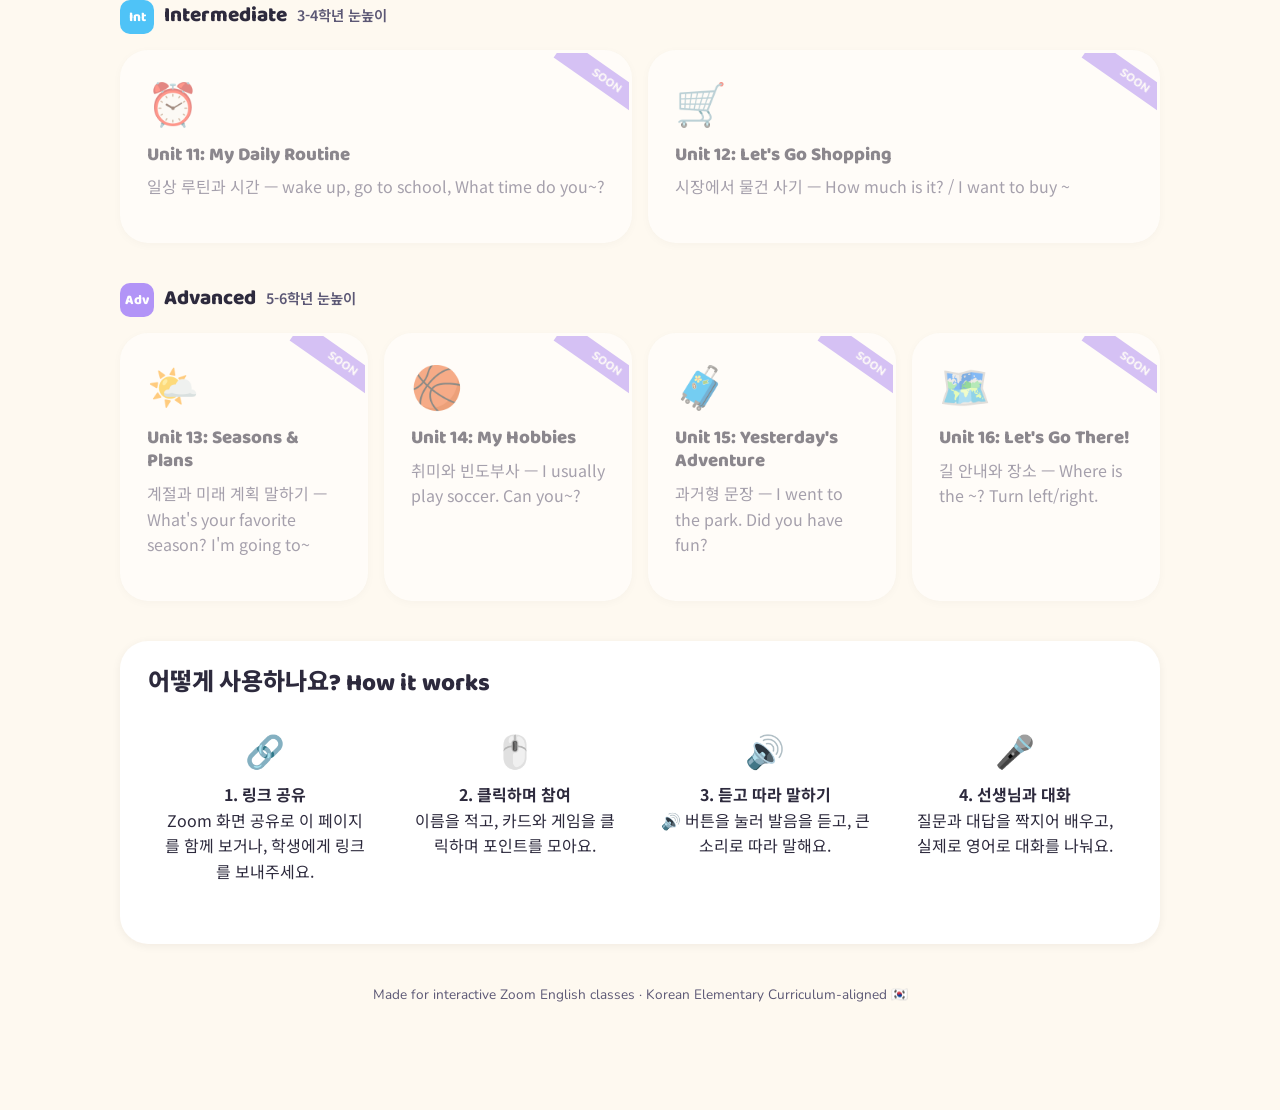
==== commit 167d2016: "Add My Character: a voxel avatar that grows with unit progress Students build a Minecraft-style char" ====
--- a/index.html
+++ b/index.html
@@ -38,6 +38,9 @@
     <div class="emoji-row">🎧 📚 🎮 🗣️</div>
     <h1>Zoom 영어 수업, 함께 클릭하며 배워요</h1>
     <p class="kr muted">유닛을 눌러서 선생님과 화면을 공유하고, 직접 클릭하며 참여하는 인터랙티브 영어 수업이에요.<br/>Grammar · Vocabulary · Fun Speaking Activities · 세션당 약 20-25분</p>
+    <div style="margin-top:20px;">
+      <a class="btn secondary" href="character.html">🎮 My Character <span class="kr" style="font-size:0.8em;">나만의 캐릭터</span></a>
+    </div>
   </section>
 
   <section class="level-section">
@@ -46,6 +49,7 @@
       <h2>Beginner</h2>
       <span class="level-sub kr">1-2학년 눈높이</span>
     </div>
+    <p class="progress-summary" id="progressSummary"></p>
     <div class="unit-grid">
       <div class="unit-card-wrap">
       <a class="unit-card" href="units/family-feelings/index.html">
@@ -271,5 +275,33 @@
     <p>Made for interactive Zoom English classes · Korean Elementary Curriculum-aligned 🇰🇷</p>
   </footer>
 </div>
+
+<script src="assets/js/scoreboard.js"></script>
+<script>
+  document.addEventListener('DOMContentLoaded', () => {
+    const progress = Scoreboard.getProgress();
+    let doneCount = 0;
+    document.querySelectorAll('.unit-card-wrap').forEach(wrap => {
+      const link = wrap.querySelector('a.unit-card');
+      const match = link && link.getAttribute('href').match(/units\/([^/]+)\//);
+      if (!match) return;
+      const entry = progress[match[1]];
+      if (!entry) return;
+      doneCount++;
+      link.classList.add('completed');
+      const badge = document.createElement('span');
+      badge.className = 'unit-done-badge';
+      badge.title = `Completed 완료 · best ${entry.bestPoints}pt`;
+      badge.textContent = '✅';
+      wrap.appendChild(badge);
+    });
+    const summary = document.getElementById('progressSummary');
+    if (summary && doneCount) {
+      const total = document.querySelectorAll('.unit-card-wrap').length;
+      summary.innerHTML = `🌟 You've finished <strong>${doneCount} / ${total}</strong> Beginner units!<br><span class="kr">지금까지 ${total}개 중 ${doneCount}개를 완료했어요!</span>`;
+      summary.classList.add('show');
+    }
+  });
+</script>
 </body>
 </html>
--- a/assets/css/main.css
+++ b/assets/css/main.css
@@ -234,6 +234,37 @@
 }
 .jp-mini-link:hover { transform: scale(1.12) rotate(-6deg); }
 
+.unit-card.completed { border-color: var(--color-green); }
+.unit-done-badge {
+  position: absolute;
+  top: 14px;
+  right: 60px;
+  z-index: 2;
+  display: inline-grid;
+  place-items: center;
+  width: 38px;
+  height: 38px;
+  border-radius: 50%;
+  background: #eafbf1;
+  box-shadow: var(--shadow-soft);
+  font-size: 1.05rem;
+  pointer-events: none;
+}
+
+.progress-summary {
+  display: none;
+  margin: 0 0 18px;
+  padding: 14px 20px;
+  border-radius: var(--radius-md);
+  background: #eafbf1;
+  color: #2e9e63;
+  font-family: var(--font-display);
+  font-weight: 700;
+  text-align: center;
+}
+.progress-summary.show { display: block; }
+.progress-summary .kr { font-size: 0.85rem; font-weight: 600; color: var(--color-ink-soft); }
+
 .unit-card.locked { opacity: 0.55; cursor: default; }
 .unit-card.locked:hover { transform: none; border-color: transparent; box-shadow: var(--shadow-soft); }
 .coming-soon-badge {
@@ -1087,3 +1118,17 @@
   .jp-cat-kr { display: none; }
   .jp-cell { font-size: 1.1rem; }
 }
+
+/* ---------- speak-check widget (mic-based self-verification) ---------- */
+
+.speak-check { margin-top: 14px; text-align: center; }
+.speak-check-status {
+  margin-top: 10px;
+  min-height: 1.4em;
+  font-weight: 700;
+  font-size: 0.9rem;
+  color: var(--color-ink-soft);
+}
+.speak-check-pass { color: #2e9e63; font-family: var(--font-display); font-weight: 800; }
+.speak-check-fail { color: #c9762f; }
+.speak-check.passed { animation: fadeUp 0.3s ease; }
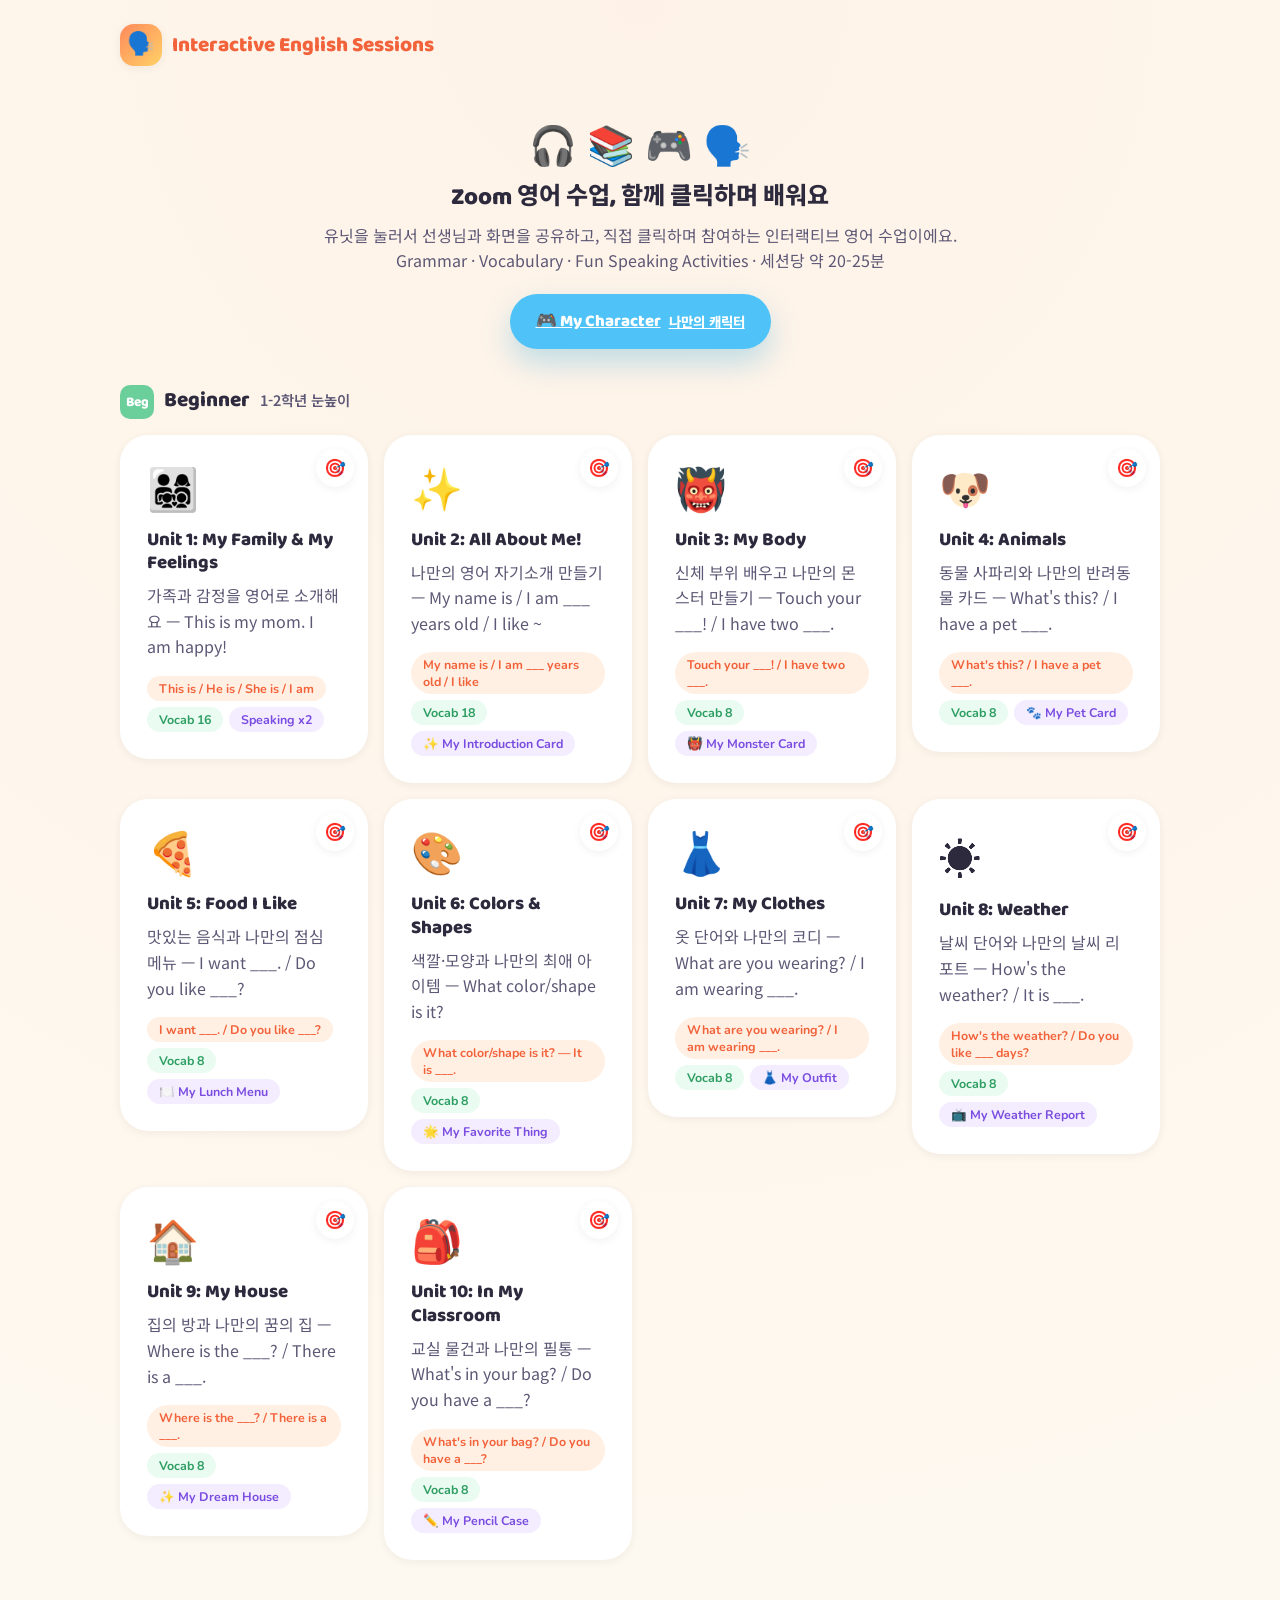
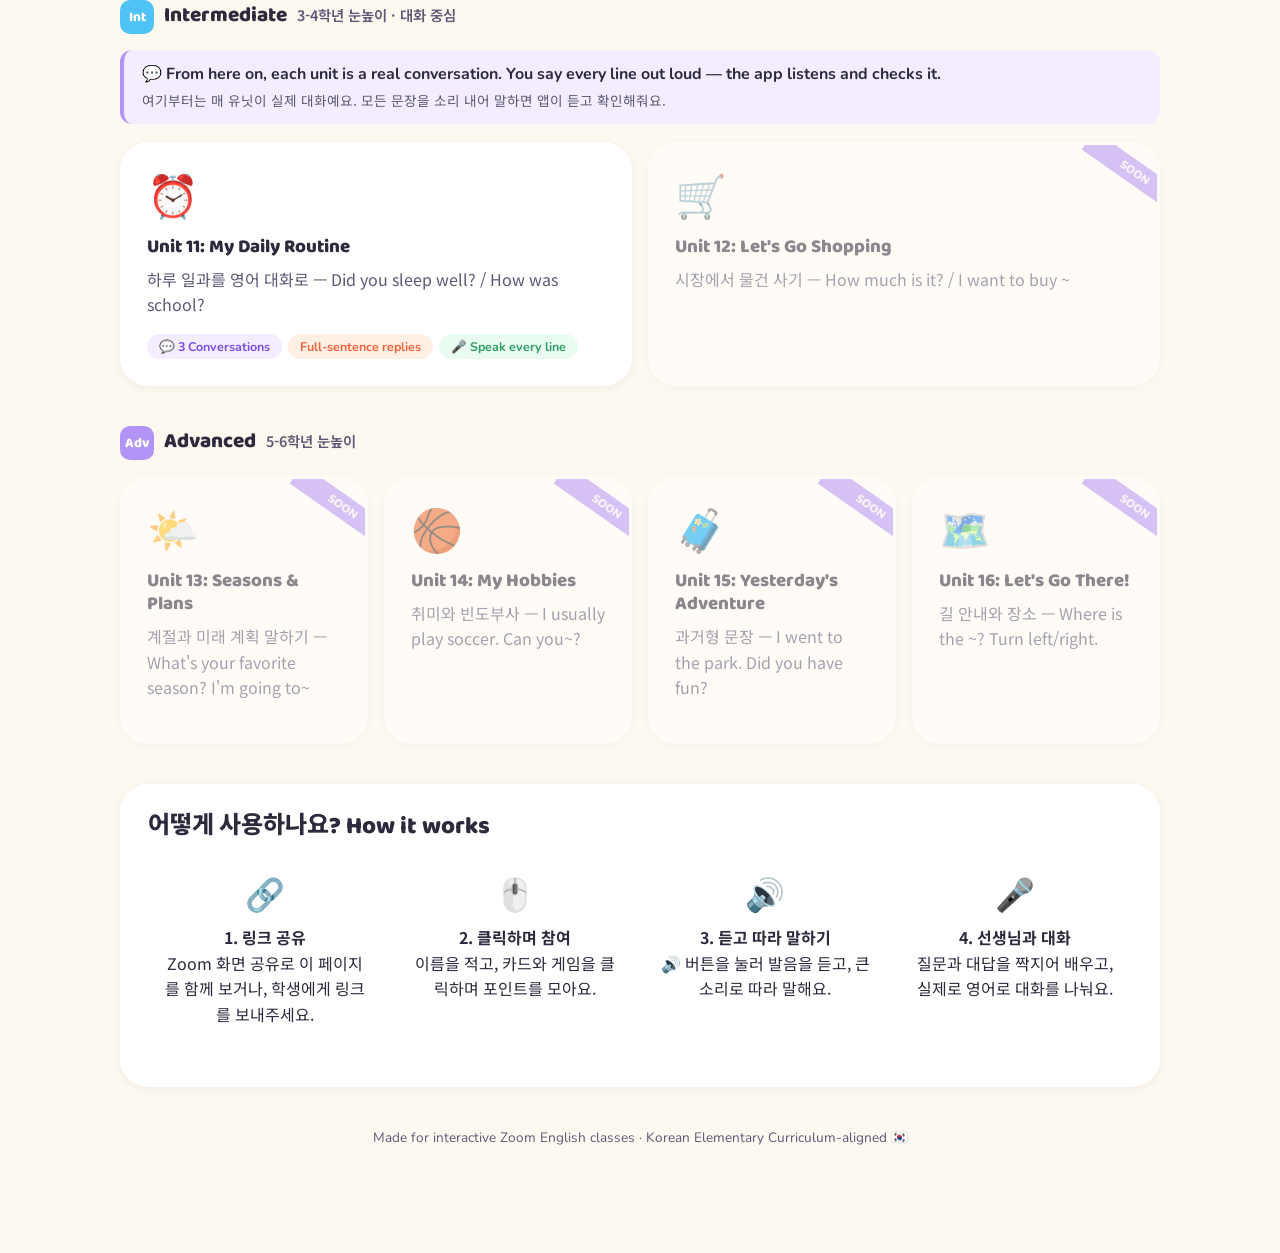
==== commit 4696b50e: "Add roleplay engine and Unit 11, the first Intermediate unit Beginner units drill isolated words and" ====
--- a/index.html
+++ b/index.html
@@ -197,14 +197,24 @@
     <div class="level-heading">
       <span class="level-pill int">Int</span>
       <h2>Intermediate</h2>
-      <span class="level-sub kr">3-4학년 눈높이</span>
-    </div>
+      <span class="level-sub kr">3-4학년 눈높이 · 대화 중심</span>
+    </div>
+    <p class="level-note">
+      <span class="level-note-en">💬 From here on, each unit is a real conversation. You say every line out loud — the app listens and checks it.</span>
+      <span class="level-note-kr kr">여기부터는 매 유닛이 실제 대화예요. 모든 문장을 소리 내어 말하면 앱이 듣고 확인해줘요.</span>
+    </p>
     <div class="unit-grid">
-      <div class="unit-card locked">
-        <span class="coming-soon-badge">SOON</span>
+      <div class="unit-card-wrap">
+      <a class="unit-card" href="units/daily-routine/index.html">
         <span class="unit-emoji">⏰</span>
         <h3>Unit 11: My Daily Routine</h3>
-        <p class="kr muted">일상 루틴과 시간 — wake up, go to school, What time do you~?</p>
+        <p class="kr muted">하루 일과를 영어 대화로 — Did you sleep well? / How was school?</p>
+        <div class="unit-tags">
+          <span class="tag speak">💬 3 Conversations</span>
+          <span class="tag grammar">Full-sentence replies</span>
+          <span class="tag vocab">🎤 Speak every line</span>
+        </div>
+      </a>
       </div>
       <div class="unit-card locked">
         <span class="coming-soon-badge">SOON</span>
--- a/assets/css/main.css
+++ b/assets/css/main.css
@@ -214,6 +214,18 @@
 .tag.grammar { background: #fff0e3; color: var(--color-primary-dark); }
 .tag.vocab { background: #eafbf1; color: #2e9e63; }
 .tag.speak { background: #f4edff; color: #7a4de0; }
+
+/* Sets expectations before a tier whose units work differently
+   from the Beginner drills (conversation + spoken answers). */
+.level-note {
+  background: #f4edff;
+  border-left: 4px solid var(--color-purple);
+  border-radius: var(--radius-sm);
+  padding: 12px 18px;
+  margin-bottom: 18px;
+}
+.level-note-en { display: block; font-weight: 700; color: var(--color-ink); }
+.level-note-kr { display: block; font-size: 0.85rem; color: var(--color-ink-soft); margin-top: 3px; }
 
 .unit-card-wrap { position: relative; }
 .jp-mini-link {
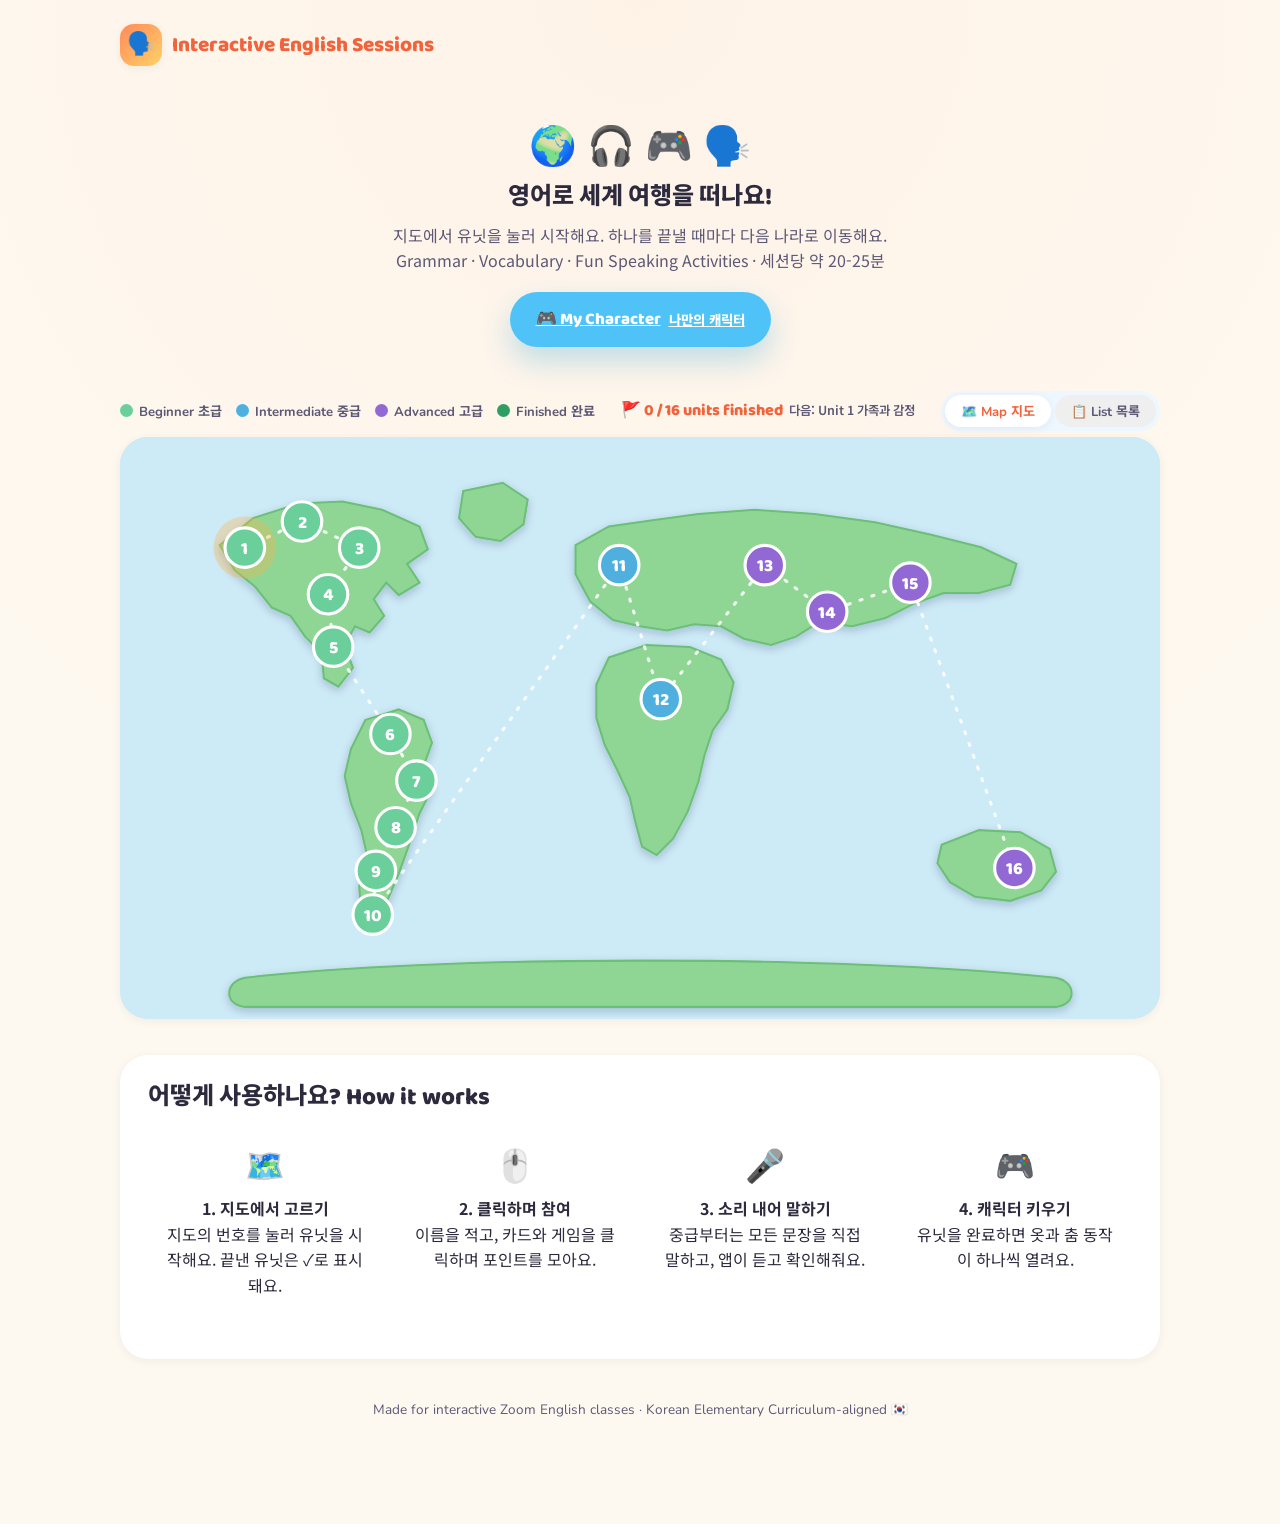
==== commit 12509f4d: "Add Units 12-16 and a world-map home page Completes the course. Units 12-16 are roleplay units like " ====
--- a/index.html
+++ b/index.html
@@ -6,8 +6,9 @@
 <title>Interactive English Sessions</title>
 <meta name="description" content="Zoom 화상 영어 수업을 위한 인터랙티브 학습 자료 — 문법, 어휘, 스피킹 액티비티" />
 <link rel="stylesheet" href="assets/css/main.css" />
+<link rel="stylesheet" href="assets/css/worldmap.css" />
 <style>
-  .hero { text-align: center; padding: 26px 10px 36px; }
+  .hero { text-align: center; padding: 26px 10px 26px; }
   .hero .emoji-row { font-size: 2.4rem; margin-bottom: 10px; }
   .level-section { margin-bottom: 40px; }
   .level-heading { display: flex; align-items: baseline; gap: 10px; margin-bottom: 16px; }
@@ -35,248 +36,49 @@
   </div>
 
   <section class="hero">
-    <div class="emoji-row">🎧 📚 🎮 🗣️</div>
-    <h1>Zoom 영어 수업, 함께 클릭하며 배워요</h1>
-    <p class="kr muted">유닛을 눌러서 선생님과 화면을 공유하고, 직접 클릭하며 참여하는 인터랙티브 영어 수업이에요.<br/>Grammar · Vocabulary · Fun Speaking Activities · 세션당 약 20-25분</p>
-    <div style="margin-top:20px;">
+    <div class="emoji-row">🌍 🎧 🎮 🗣️</div>
+    <h1>영어로 세계 여행을 떠나요!</h1>
+    <p class="kr muted">지도에서 유닛을 눌러 시작해요. 하나를 끝낼 때마다 다음 나라로 이동해요.<br/>Grammar · Vocabulary · Fun Speaking Activities · 세션당 약 20-25분</p>
+    <div style="margin-top:18px;">
       <a class="btn secondary" href="character.html">🎮 My Character <span class="kr" style="font-size:0.8em;">나만의 캐릭터</span></a>
     </div>
   </section>
 
-  <section class="level-section">
-    <div class="level-heading">
-      <span class="level-pill beg">Beg</span>
-      <h2>Beginner</h2>
-      <span class="level-sub kr">1-2학년 눈높이</span>
+  <div class="wm-bar">
+    <div class="wm-legend">
+      <span><i class="lg-beg"></i> Beginner 초급</span>
+      <span><i class="lg-int"></i> Intermediate 중급</span>
+      <span><i class="lg-adv"></i> Advanced 고급</span>
+      <span><i class="lg-done"></i> Finished 완료</span>
     </div>
-    <p class="progress-summary" id="progressSummary"></p>
-    <div class="unit-grid">
-      <div class="unit-card-wrap">
-      <a class="unit-card" href="units/family-feelings/index.html">
-        <span class="unit-emoji">👨‍👩‍👧‍👦</span>
-        <h3>Unit 1: My Family &amp; My Feelings</h3>
-        <p class="kr muted">가족과 감정을 영어로 소개해요 — This is my mom. I am happy!</p>
-        <div class="unit-tags">
-          <span class="tag grammar">This is / He is / She is / I am</span>
-          <span class="tag vocab">Vocab 16</span>
-          <span class="tag speak">Speaking x2</span>
-        </div>
-      </a>
-      <a class="jp-mini-link" href="units/family-feelings/jeopardy.html" title="Review Game 복습 게임">🎯</a>
-      </div>
+    <div class="wm-progress" id="wmProgress"></div>
+    <div class="view-toggle" role="tablist">
+      <button type="button" id="viewMapBtn" class="active" role="tab">🗺️ Map 지도</button>
+      <button type="button" id="viewListBtn" role="tab">📋 List 목록</button>
+    </div>
+  </div>
 
-      <div class="unit-card-wrap">
-      <a class="unit-card" href="units/hello-friend/index.html">
-        <span class="unit-emoji">✨</span>
-        <h3>Unit 2: All About Me!</h3>
-        <p class="kr muted">나만의 영어 자기소개 만들기 — My name is / I am ___ years old / I like ~</p>
-        <div class="unit-tags">
-          <span class="tag grammar">My name is / I am ___ years old / I like</span>
-          <span class="tag vocab">Vocab 18</span>
-          <span class="tag speak">✨ My Introduction Card</span>
-        </div>
-      </a>
-      <a class="jp-mini-link" href="units/hello-friend/jeopardy.html" title="Review Game 복습 게임">🎯</a>
-      </div>
+  <div class="wm-wrap" id="mapView"></div>
+  <div id="listView" hidden></div>
 
-      <div class="unit-card-wrap">
-      <a class="unit-card" href="units/my-body/index.html">
-        <span class="unit-emoji">👹</span>
-        <h3>Unit 3: My Body</h3>
-        <p class="kr muted">신체 부위 배우고 나만의 몬스터 만들기 — Touch your ___! / I have two ___.</p>
-        <div class="unit-tags">
-          <span class="tag grammar">Touch your ___! / I have two ___.</span>
-          <span class="tag vocab">Vocab 8</span>
-          <span class="tag speak">👹 My Monster Card</span>
-        </div>
-      </a>
-      <a class="jp-mini-link" href="units/my-body/jeopardy.html" title="Review Game 복습 게임">🎯</a>
-      </div>
-
-      <div class="unit-card-wrap">
-      <a class="unit-card" href="units/animals/index.html">
-        <span class="unit-emoji">🐶</span>
-        <h3>Unit 4: Animals</h3>
-        <p class="kr muted">동물 사파리와 나만의 반려동물 카드 — What's this? / I have a pet ___.</p>
-        <div class="unit-tags">
-          <span class="tag grammar">What's this? / I have a pet ___.</span>
-          <span class="tag vocab">Vocab 8</span>
-          <span class="tag speak">🐾 My Pet Card</span>
-        </div>
-      </a>
-      <a class="jp-mini-link" href="units/animals/jeopardy.html" title="Review Game 복습 게임">🎯</a>
-      </div>
-
-      <div class="unit-card-wrap">
-      <a class="unit-card" href="units/food-i-like/index.html">
-        <span class="unit-emoji">🍕</span>
-        <h3>Unit 5: Food I Like</h3>
-        <p class="kr muted">맛있는 음식과 나만의 점심 메뉴 — I want ___. / Do you like ___?</p>
-        <div class="unit-tags">
-          <span class="tag grammar">I want ___. / Do you like ___?</span>
-          <span class="tag vocab">Vocab 8</span>
-          <span class="tag speak">🍽️ My Lunch Menu</span>
-        </div>
-      </a>
-      <a class="jp-mini-link" href="units/food-i-like/jeopardy.html" title="Review Game 복습 게임">🎯</a>
-      </div>
-
-      <div class="unit-card-wrap">
-      <a class="unit-card" href="units/colors-shapes/index.html">
-        <span class="unit-emoji">🎨</span>
-        <h3>Unit 6: Colors &amp; Shapes</h3>
-        <p class="kr muted">색깔·모양과 나만의 최애 아이템 — What color/shape is it?</p>
-        <div class="unit-tags">
-          <span class="tag grammar">What color/shape is it? — It is ___.</span>
-          <span class="tag vocab">Vocab 8</span>
-          <span class="tag speak">🌟 My Favorite Thing</span>
-        </div>
-      </a>
-      <a class="jp-mini-link" href="units/colors-shapes/jeopardy.html" title="Review Game 복습 게임">🎯</a>
-      </div>
-
-      <div class="unit-card-wrap">
-      <a class="unit-card" href="units/my-clothes/index.html">
-        <span class="unit-emoji">👗</span>
-        <h3>Unit 7: My Clothes</h3>
-        <p class="kr muted">옷 단어와 나만의 코디 — What are you wearing? / I am wearing ___.</p>
-        <div class="unit-tags">
-          <span class="tag grammar">What are you wearing? / I am wearing ___.</span>
-          <span class="tag vocab">Vocab 8</span>
-          <span class="tag speak">👗 My Outfit</span>
-        </div>
-      </a>
-      <a class="jp-mini-link" href="units/my-clothes/jeopardy.html" title="Review Game 복습 게임">🎯</a>
-      </div>
-
-      <div class="unit-card-wrap">
-      <a class="unit-card" href="units/weather/index.html">
-        <span class="unit-emoji">☀️</span>
-        <h3>Unit 8: Weather</h3>
-        <p class="kr muted">날씨 단어와 나만의 날씨 리포트 — How's the weather? / It is ___.</p>
-        <div class="unit-tags">
-          <span class="tag grammar">How's the weather? / Do you like ___ days?</span>
-          <span class="tag vocab">Vocab 8</span>
-          <span class="tag speak">📺 My Weather Report</span>
-        </div>
-      </a>
-      <a class="jp-mini-link" href="units/weather/jeopardy.html" title="Review Game 복습 게임">🎯</a>
-      </div>
-
-      <div class="unit-card-wrap">
-      <a class="unit-card" href="units/my-house/index.html">
-        <span class="unit-emoji">🏠</span>
-        <h3>Unit 9: My House</h3>
-        <p class="kr muted">집의 방과 나만의 꿈의 집 — Where is the ___? / There is a ___.</p>
-        <div class="unit-tags">
-          <span class="tag grammar">Where is the ___? / There is a ___.</span>
-          <span class="tag vocab">Vocab 8</span>
-          <span class="tag speak">✨ My Dream House</span>
-        </div>
-      </a>
-      <a class="jp-mini-link" href="units/my-house/jeopardy.html" title="Review Game 복습 게임">🎯</a>
-      </div>
-
-      <div class="unit-card-wrap">
-      <a class="unit-card" href="units/my-classroom/index.html">
-        <span class="unit-emoji">🎒</span>
-        <h3>Unit 10: In My Classroom</h3>
-        <p class="kr muted">교실 물건과 나만의 필통 — What's in your bag? / Do you have a ___?</p>
-        <div class="unit-tags">
-          <span class="tag grammar">What's in your bag? / Do you have a ___?</span>
-          <span class="tag vocab">Vocab 8</span>
-          <span class="tag speak">✏️ My Pencil Case</span>
-        </div>
-      </a>
-      <a class="jp-mini-link" href="units/my-classroom/jeopardy.html" title="Review Game 복습 게임">🎯</a>
-      </div>
-    </div>
-  </section>
-
-  <section class="level-section">
-    <div class="level-heading">
-      <span class="level-pill int">Int</span>
-      <h2>Intermediate</h2>
-      <span class="level-sub kr">3-4학년 눈높이 · 대화 중심</span>
-    </div>
-    <p class="level-note">
-      <span class="level-note-en">💬 From here on, each unit is a real conversation. You say every line out loud — the app listens and checks it.</span>
-      <span class="level-note-kr kr">여기부터는 매 유닛이 실제 대화예요. 모든 문장을 소리 내어 말하면 앱이 듣고 확인해줘요.</span>
-    </p>
-    <div class="unit-grid">
-      <div class="unit-card-wrap">
-      <a class="unit-card" href="units/daily-routine/index.html">
-        <span class="unit-emoji">⏰</span>
-        <h3>Unit 11: My Daily Routine</h3>
-        <p class="kr muted">하루 일과를 영어 대화로 — Did you sleep well? / How was school?</p>
-        <div class="unit-tags">
-          <span class="tag speak">💬 3 Conversations</span>
-          <span class="tag grammar">Full-sentence replies</span>
-          <span class="tag vocab">🎤 Speak every line</span>
-        </div>
-      </a>
-      </div>
-      <div class="unit-card locked">
-        <span class="coming-soon-badge">SOON</span>
-        <span class="unit-emoji">🛒</span>
-        <h3>Unit 12: Let's Go Shopping</h3>
-        <p class="kr muted">시장에서 물건 사기 — How much is it? / I want to buy ~</p>
-      </div>
-    </div>
-  </section>
-
-  <section class="level-section">
-    <div class="level-heading">
-      <span class="level-pill adv">Adv</span>
-      <h2>Advanced</h2>
-      <span class="level-sub kr">5-6학년 눈높이</span>
-    </div>
-    <div class="unit-grid">
-      <div class="unit-card locked">
-        <span class="coming-soon-badge">SOON</span>
-        <span class="unit-emoji">🌤️</span>
-        <h3>Unit 13: Seasons &amp; Plans</h3>
-        <p class="kr muted">계절과 미래 계획 말하기 — What's your favorite season? I'm going to~</p>
-      </div>
-      <div class="unit-card locked">
-        <span class="coming-soon-badge">SOON</span>
-        <span class="unit-emoji">🏀</span>
-        <h3>Unit 14: My Hobbies</h3>
-        <p class="kr muted">취미와 빈도부사 — I usually play soccer. Can you~?</p>
-      </div>
-      <div class="unit-card locked">
-        <span class="coming-soon-badge">SOON</span>
-        <span class="unit-emoji">🧳</span>
-        <h3>Unit 15: Yesterday's Adventure</h3>
-        <p class="kr muted">과거형 문장 — I went to the park. Did you have fun?</p>
-      </div>
-      <div class="unit-card locked">
-        <span class="coming-soon-badge">SOON</span>
-        <span class="unit-emoji">🗺️</span>
-        <h3>Unit 16: Let's Go There!</h3>
-        <p class="kr muted">길 안내와 장소 — Where is the ~? Turn left/right.</p>
-      </div>
-    </div>
-  </section>
-
-  <section class="card">
+  <section class="card" style="margin-top:36px;">
     <h2>어떻게 사용하나요? How it works</h2>
     <div class="how-it-works">
       <div class="how-card">
-        <span class="step-emoji">🔗</span>
-        <p class="kr"><strong>1. 링크 공유</strong><br/>Zoom 화면 공유로 이 페이지를 함께 보거나, 학생에게 링크를 보내주세요.</p>
+        <span class="step-emoji">🗺️</span>
+        <p class="kr"><strong>1. 지도에서 고르기</strong><br/>지도의 번호를 눌러 유닛을 시작해요. 끝낸 유닛은 ✓로 표시돼요.</p>
       </div>
       <div class="how-card">
         <span class="step-emoji">🖱️</span>
         <p class="kr"><strong>2. 클릭하며 참여</strong><br/>이름을 적고, 카드와 게임을 클릭하며 포인트를 모아요.</p>
       </div>
       <div class="how-card">
-        <span class="step-emoji">🔊</span>
-        <p class="kr"><strong>3. 듣고 따라 말하기</strong><br/>🔊 버튼을 눌러 발음을 듣고, 큰 소리로 따라 말해요.</p>
+        <span class="step-emoji">🎤</span>
+        <p class="kr"><strong>3. 소리 내어 말하기</strong><br/>중급부터는 모든 문장을 직접 말하고, 앱이 듣고 확인해줘요.</p>
       </div>
       <div class="how-card">
-        <span class="step-emoji">🎤</span>
-        <p class="kr"><strong>4. 선생님과 대화</strong><br/>질문과 대답을 짝지어 배우고, 실제로 영어로 대화를 나눠요.</p>
+        <span class="step-emoji">🎮</span>
+        <p class="kr"><strong>4. 캐릭터 키우기</strong><br/>유닛을 완료하면 옷과 춤 동작이 하나씩 열려요.</p>
       </div>
     </div>
   </section>
@@ -287,30 +89,39 @@
 </div>
 
 <script src="assets/js/scoreboard.js"></script>
+<script src="assets/js/units-manifest.js"></script>
+<script src="assets/js/worldmap.js"></script>
 <script>
   document.addEventListener('DOMContentLoaded', () => {
-    const progress = Scoreboard.getProgress();
-    let doneCount = 0;
-    document.querySelectorAll('.unit-card-wrap').forEach(wrap => {
-      const link = wrap.querySelector('a.unit-card');
-      const match = link && link.getAttribute('href').match(/units\/([^/]+)\//);
-      if (!match) return;
-      const entry = progress[match[1]];
-      if (!entry) return;
-      doneCount++;
-      link.classList.add('completed');
-      const badge = document.createElement('span');
-      badge.className = 'unit-done-badge';
-      badge.title = `Completed 완료 · best ${entry.bestPoints}pt`;
-      badge.textContent = '✅';
-      wrap.appendChild(badge);
-    });
-    const summary = document.getElementById('progressSummary');
-    if (summary && doneCount) {
-      const total = document.querySelectorAll('.unit-card-wrap').length;
-      summary.innerHTML = `🌟 You've finished <strong>${doneCount} / ${total}</strong> Beginner units!<br><span class="kr">지금까지 ${total}개 중 ${doneCount}개를 완료했어요!</span>`;
-      summary.classList.add('show');
+    const mapView = document.getElementById('mapView');
+    const listView = document.getElementById('listView');
+    const mapBtn = document.getElementById('viewMapBtn');
+    const listBtn = document.getElementById('viewListBtn');
+
+    const stats = WorldMap.render(mapView);
+    WorldMap.renderList(listView);
+
+    const prog = document.getElementById('wmProgress');
+    prog.innerHTML = stats.current
+      ? `🚩 ${stats.done} / ${stats.total} units finished<span class="kr">다음: Unit ${stats.current.n} ${stats.current.titleKr}</span>`
+      : `🏆 All ${stats.total} units finished!<span class="kr">전부 완료했어요!</span>`;
+
+    /* Teachers scanning the whole course want a list; students want the
+       map. The choice is remembered so neither has to re-pick it. */
+    function setView(which) {
+      const isMap = which === 'map';
+      document.querySelector('.wm-wrap').hidden = !isMap;
+      listView.hidden = isMap;
+      mapBtn.classList.toggle('active', isMap);
+      listBtn.classList.toggle('active', !isMap);
+      try { localStorage.setItem('ies-home-view', which); } catch (e) {}
     }
+    mapBtn.addEventListener('click', () => setView('map'));
+    listBtn.addEventListener('click', () => setView('list'));
+
+    let saved = 'map';
+    try { saved = localStorage.getItem('ies-home-view') || 'map'; } catch (e) {}
+    setView(saved);
   });
 </script>
 </body>
--- a/assets/css/worldmap.css
+++ b/assets/css/worldmap.css
@@ -0,0 +1,203 @@
+/* ============================================================
+   World map home page.
+   ============================================================ */
+
+.wm-wrap {
+  position: relative;
+  border-radius: var(--radius-lg);
+  overflow: hidden;
+  box-shadow: var(--shadow-soft);
+  background: #cdeaf7;
+}
+
+.wm-svg { display: block; width: 100%; height: auto; }
+
+.wm-ocean { fill: #cdeaf7; }
+.wm-land {
+  fill: #8fd694;
+  stroke: #6cbf78;
+  stroke-width: 2;
+}
+
+/* The full route is faint; the part already travelled is drawn solid
+   on top, so progress reads as distance covered. */
+.wm-route {
+  fill: none;
+  stroke: #ffffff;
+  stroke-width: 3;
+  stroke-dasharray: 2 10;
+  stroke-linecap: round;
+  opacity: 0.85;
+}
+.wm-route-done {
+  fill: none;
+  stroke: #ffb043;
+  stroke-width: 4.5;
+  stroke-linecap: round;
+  stroke-linejoin: round;
+  opacity: 0.95;
+}
+
+.wm-pin { cursor: pointer; }
+.wm-dot {
+  fill: #fff;
+  stroke: #ffffff;
+  stroke-width: 3;
+  transition: transform 0.18s cubic-bezier(0.34, 1.4, 0.5, 1);
+  transform-origin: center;
+  transform-box: fill-box;
+}
+.wm-beg { fill: #6bcf9c; }
+.wm-int { fill: #4fb0e0; }
+.wm-adv { fill: #9269d4; }
+
+.wm-num {
+  font-family: var(--font-display);
+  font-weight: 800;
+  font-size: 17px;
+  fill: #fff;
+  pointer-events: none;
+  user-select: none;
+}
+
+.wm-pin:hover .wm-dot,
+.wm-pin:focus-visible .wm-dot { transform: scale(1.22); }
+.wm-pin:focus-visible { outline: none; }
+.wm-pin:focus-visible .wm-dot { stroke: var(--color-accent-dark); }
+
+.wm-pin.is-done .wm-dot { fill: #2e9e63; }
+
+/* the unit you're on next */
+.wm-halo {
+  fill: rgba(255, 176, 67, 0.32);
+  animation: wmPulse 1.9s ease-in-out infinite;
+  transform-origin: center;
+  transform-box: fill-box;
+}
+@keyframes wmPulse {
+  0%, 100% { transform: scale(0.72); opacity: 0.85; }
+  50%      { transform: scale(1.06); opacity: 0.28; }
+}
+
+/* ---------- detail card ---------- */
+
+.wm-card {
+  position: absolute;
+  left: 50%;
+  bottom: 16px;
+  transform: translate(-50%, 130%);
+  width: min(420px, calc(100% - 28px));
+  background: var(--color-card);
+  border-radius: var(--radius-md);
+  box-shadow: var(--shadow-pop);
+  padding: 20px 22px 22px;
+  text-align: center;
+  opacity: 0;
+  pointer-events: none;
+  transition: transform 0.38s cubic-bezier(0.22, 1, 0.36, 1), opacity 0.3s ease;
+  z-index: 3;
+}
+.wm-card.show { transform: translate(-50%, 0); opacity: 1; pointer-events: auto; }
+.wm-card h3 { margin-top: 4px; }
+.wm-card-close {
+  position: absolute;
+  top: 10px;
+  right: 12px;
+  font-size: 1rem;
+  color: var(--color-ink-soft);
+  background: none;
+}
+.wm-card-emoji { font-size: 2.6rem; line-height: 1; }
+.wm-card-tier {
+  display: inline-block;
+  font-family: var(--font-display);
+  font-weight: 800;
+  font-size: 0.72rem;
+  padding: 3px 12px;
+  border-radius: 999px;
+  margin: 8px 0 2px;
+}
+.wm-tier-beg { background: #eafbf1; color: #2e9e63; }
+.wm-tier-int { background: #e6f4fd; color: #1f7fb0; }
+.wm-tier-adv { background: #f4edff; color: #7a4de0; }
+.wm-card-done { color: #2e9e63; font-weight: 800; margin-top: 6px; }
+.wm-card-actions {
+  display: flex;
+  gap: 10px;
+  justify-content: center;
+  flex-wrap: wrap;
+  margin-top: 14px;
+}
+
+/* ---------- legend + progress ---------- */
+
+.wm-bar {
+  display: flex;
+  align-items: center;
+  justify-content: space-between;
+  gap: 16px;
+  flex-wrap: wrap;
+  margin: 18px 0 6px;
+}
+.wm-legend { display: flex; gap: 14px; flex-wrap: wrap; }
+.wm-legend span {
+  display: inline-flex;
+  align-items: center;
+  gap: 6px;
+  font-weight: 700;
+  font-size: 0.82rem;
+  color: var(--color-ink-soft);
+}
+.wm-legend i {
+  width: 13px;
+  height: 13px;
+  border-radius: 50%;
+  display: inline-block;
+}
+.wm-legend .lg-beg { background: #6bcf9c; }
+.wm-legend .lg-int { background: #4fb0e0; }
+.wm-legend .lg-adv { background: #9269d4; }
+.wm-legend .lg-done { background: #2e9e63; }
+
+.wm-progress {
+  font-family: var(--font-display);
+  font-weight: 800;
+  color: var(--color-primary-dark);
+}
+.wm-progress .kr { font-size: 0.78rem; font-weight: 600; color: var(--color-ink-soft); margin-left: 6px; }
+
+.view-toggle {
+  display: inline-flex;
+  gap: 4px;
+  background: var(--color-bg-alt);
+  padding: 4px;
+  border-radius: 999px;
+}
+.view-toggle button {
+  font-weight: 700;
+  font-size: 0.82rem;
+  padding: 6px 16px;
+  border-radius: 999px;
+  color: var(--color-ink-soft);
+  transition: background 0.2s ease, color 0.2s ease;
+}
+.view-toggle button.active { background: #fff; color: var(--color-primary-dark); box-shadow: var(--shadow-soft); }
+
+.unit-card.is-done { border-color: #9ddcb8; }
+.done-badge {
+  position: absolute;
+  top: 14px;
+  right: 14px;
+  font-size: 1.15rem;
+}
+
+@media (max-width: 700px) {
+  .wm-num { font-size: 22px; }
+  .wm-card { bottom: 10px; padding: 16px 18px 18px; }
+  .wm-bar { justify-content: center; }
+}
+
+@media (prefers-reduced-motion: reduce) {
+  .wm-halo { animation: none; }
+  .wm-card, .wm-dot { transition: none; }
+}
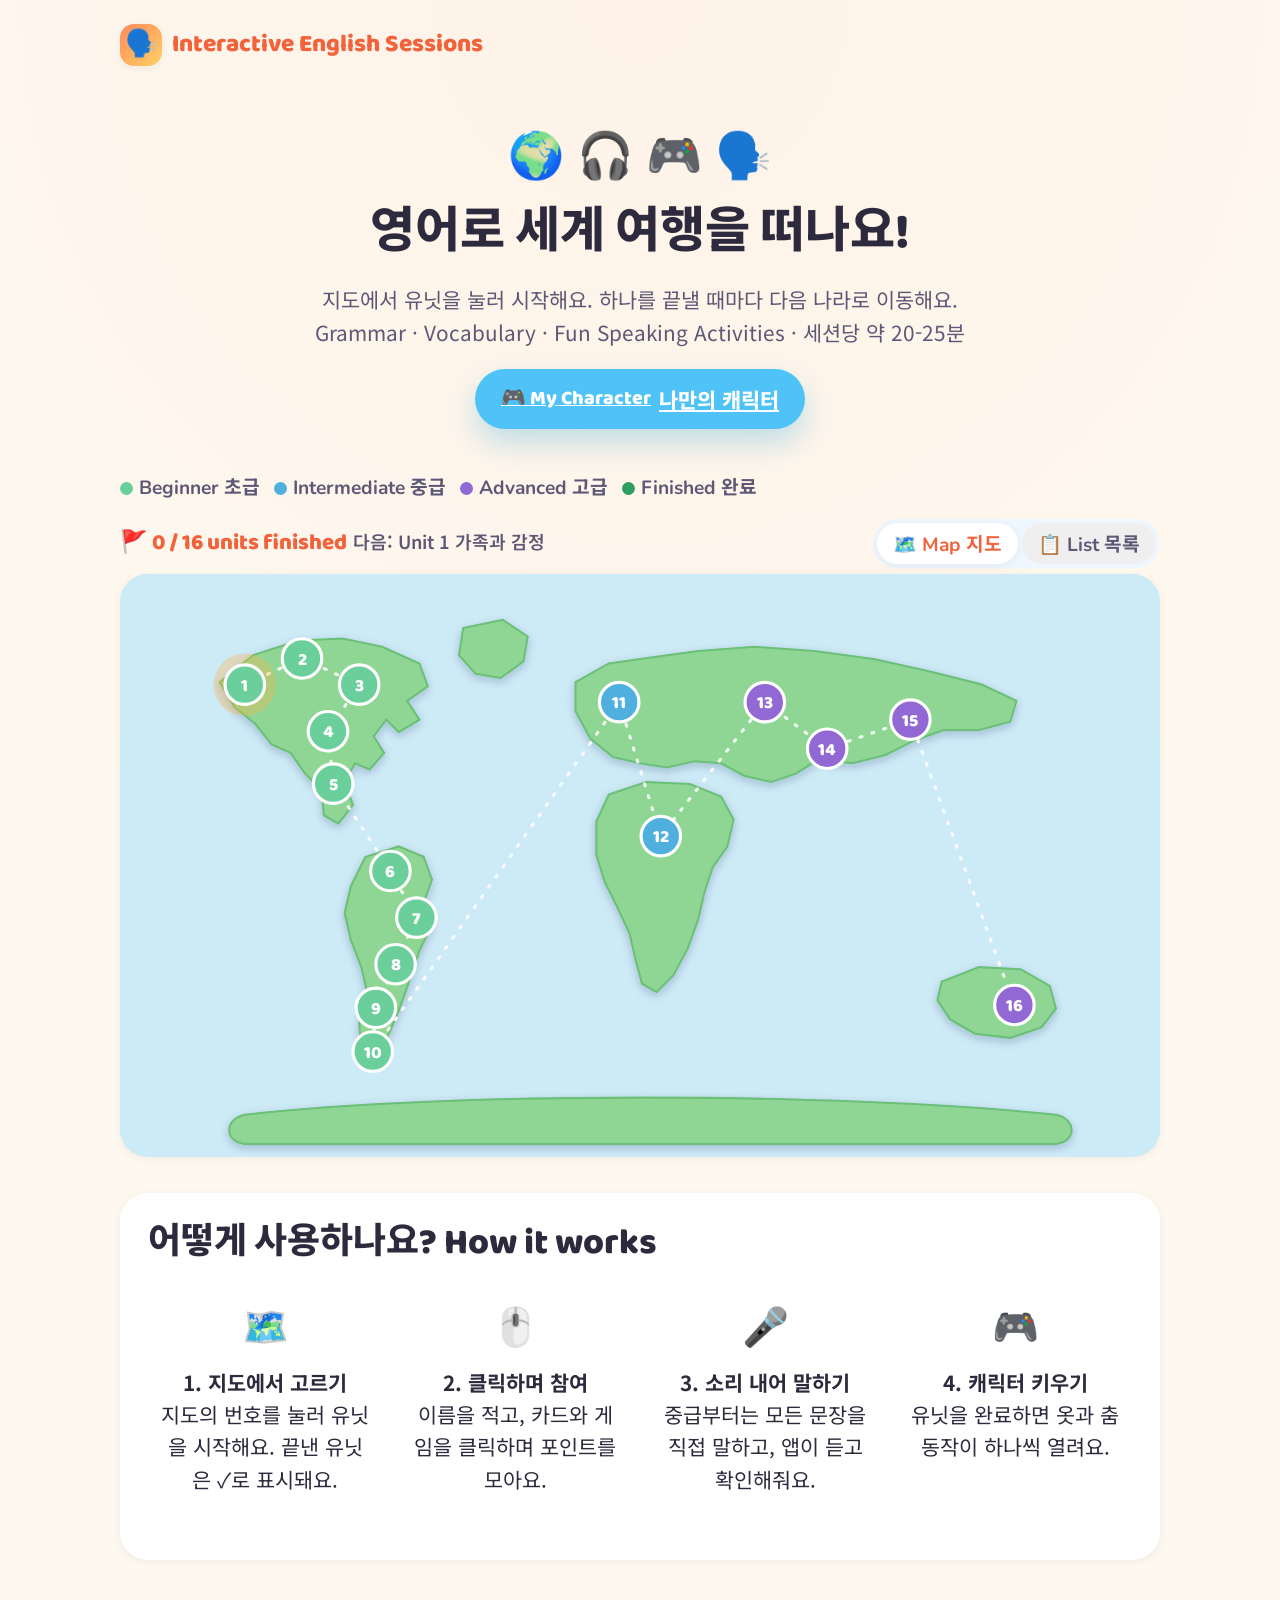
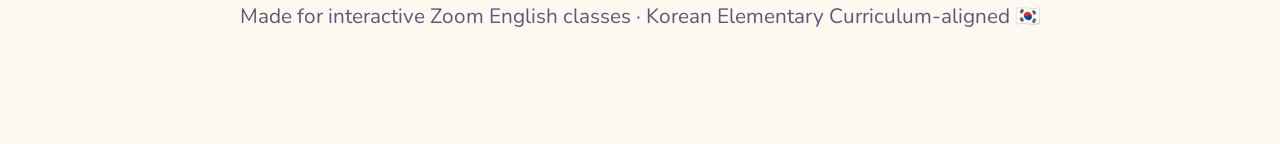
==== commit 3128573c: "Make the text readable and give each kind of text its own face A student said the words were too sma" ====
--- a/index.html
+++ b/index.html
@@ -17,7 +17,7 @@
   .level-pill {
     display: inline-flex; align-items: center; justify-content: center;
     width: 34px; height: 34px; border-radius: 10px;
-    font-family: var(--font-display); font-weight: 800; font-size: 0.85rem; color: #fff;
+    font-family: var(--font-display); font-weight: 800; font-size:var(--fs-kr); color: #fff;
   }
   .level-pill.beg { background: var(--color-green); }
   .level-pill.int { background: var(--color-secondary); }
@@ -40,7 +40,7 @@
     <h1>영어로 세계 여행을 떠나요!</h1>
     <p class="kr muted">지도에서 유닛을 눌러 시작해요. 하나를 끝낼 때마다 다음 나라로 이동해요.<br/>Grammar · Vocabulary · Fun Speaking Activities · 세션당 약 20-25분</p>
     <div style="margin-top:18px;">
-      <a class="btn secondary" href="character.html">🎮 My Character <span class="kr" style="font-size:0.8em;">나만의 캐릭터</span></a>
+      <a class="btn secondary" href="character.html">🎮 My Character <span class="kr" style="font-size:var(--fs-kr);">나만의 캐릭터</span></a>
     </div>
   </section>
 
--- a/assets/css/main.css
+++ b/assets/css/main.css
@@ -3,7 +3,7 @@
    Kid-friendly, high-contrast, big click targets, playful motion.
    ============================================================ */
 
-@import url('https://fonts.googleapis.com/css2?family=Baloo+2:wght@500;700;800&family=Noto+Sans+KR:wght@400;600;800&family=Nunito:wght@400;600;700;800&display=swap');
+@import url('https://fonts.googleapis.com/css2?family=Baloo+2:wght@500;700;800&family=Lexend:wght@400;500;600;700&family=Noto+Sans+KR:wght@400;600;800&family=Nunito:wght@400;600;700;800&display=swap');
 
 :root {
   --color-bg: #fef9f0;
@@ -31,8 +31,37 @@
   --radius-md: 18px;
   --radius-sm: 12px;
 
+  /* ---------- typography ----------
+     Three fonts, three jobs, so a student can tell at a glance what
+     kind of text they are looking at:
+
+       --font-display  titles and headings. Rounded and playful.
+       --font-read     the ENGLISH they are meant to read and say out
+                       loud. Lexend is designed to raise reading
+                       proficiency in children, so it carries the text
+                       that matters most.
+       --font-kr       the Korean gloss. A different face entirely, so
+                       it never gets mistaken for the English line.
+     */
   --font-display: 'Baloo 2', 'Noto Sans KR', sans-serif;
+  --font-read: 'Lexend', 'Noto Sans KR', sans-serif;
   --font-body: 'Nunito', 'Noto Sans KR', sans-serif;
+  --font-kr: 'Noto Sans KR', sans-serif;
+
+  /* Fluid scale. Every size grows with the viewport, and the floor of
+     each clamp is the smallest we allow — a student reported the old
+     text (down to 10px) was unreadable, so nothing here bottoms out
+     below ~14px. */
+  --fs-hero:    clamp(1.75rem, 1.30rem + 2.1vw, 2.60rem);
+  --fs-title:   clamp(1.40rem, 1.15rem + 1.2vw, 1.90rem);
+  --fs-heading: clamp(1.20rem, 1.05rem + 0.7vw, 1.50rem);
+  /* the English line the student reads aloud — deliberately the
+     largest body text on the page */
+  --fs-read:    clamp(1.25rem, 1.08rem + 0.8vw, 1.60rem);
+  --fs-body:    clamp(1.05rem, 1.00rem + 0.3vw, 1.18rem);
+  --fs-kr:      clamp(0.98rem, 0.94rem + 0.25vw, 1.10rem);
+  --fs-label:   clamp(0.92rem, 0.88rem + 0.2vw, 1.02rem);
+  --fs-min:     clamp(0.88rem, 0.86rem + 0.15vw, 0.96rem);
 }
 
 * { box-sizing: border-box; }
@@ -43,6 +72,8 @@
   background: var(--color-bg);
   color: var(--color-ink);
   font-family: var(--font-body);
+  font-size: var(--fs-body);
+  line-height: 1.6;
   min-height: 100vh;
   scroll-behavior: smooth;
 }
@@ -58,6 +89,9 @@
   line-height: 1.25;
   margin: 0 0 0.4em;
 }
+h1 { font-size: var(--fs-hero); }
+h2 { font-size: var(--fs-title); }
+h3 { font-size: var(--fs-heading); }
 
 p { line-height: 1.6; margin: 0 0 1em; }
 
@@ -65,6 +99,7 @@
 
 button {
   font-family: var(--font-body);
+  font-size: var(--fs-body);
   cursor: pointer;
   border: none;
   outline-offset: 3px;
@@ -74,7 +109,22 @@
   outline: 3px solid var(--color-secondary-dark);
 }
 
-.kr { font-family: 'Noto Sans KR', sans-serif; }
+/* Korean gloss: its own face and a slightly lighter colour so it reads
+   as support for the English line rather than competing with it. */
+.kr {
+  font-family: var(--font-kr);
+  font-size: var(--fs-kr);
+  line-height: 1.55;
+}
+
+/* The English a student is meant to read and say. */
+.read-en {
+  font-family: var(--font-read);
+  font-size: var(--fs-read);
+  font-weight: 600;
+  line-height: 1.45;
+  letter-spacing: 0.005em;
+}
 
 /* ---------- layout shells ---------- */
 
@@ -149,7 +199,7 @@
   background: var(--color-green);
   box-shadow: 0 14px 30px rgba(107, 207, 156, 0.35);
 }
-.btn.small { padding: 8px 16px; font-size: 0.9rem; }
+.btn.small { padding: 8px 16px; font-size: var(--fs-kr); }
 
 .icon-btn {
   display: inline-grid;
@@ -204,7 +254,7 @@
   margin-top: 12px;
 }
 .tag {
-  font-size: 0.78rem;
+  font-size: var(--fs-min);
   font-weight: 700;
   padding: 4px 12px;
   border-radius: 999px;
@@ -225,7 +275,7 @@
   margin-bottom: 18px;
 }
 .level-note-en { display: block; font-weight: 700; color: var(--color-ink); }
-.level-note-kr { display: block; font-size: 0.85rem; color: var(--color-ink-soft); margin-top: 3px; }
+.level-note-kr { display: block; font-size: var(--fs-kr); color: var(--color-ink-soft); margin-top: 3px; }
 
 .unit-card-wrap { position: relative; }
 .jp-mini-link {
@@ -275,7 +325,7 @@
   text-align: center;
 }
 .progress-summary.show { display: block; }
-.progress-summary .kr { font-size: 0.85rem; font-weight: 600; color: var(--color-ink-soft); }
+.progress-summary .kr { font-size: var(--fs-kr); font-weight: 600; color: var(--color-ink-soft); }
 
 .unit-card.locked { opacity: 0.55; cursor: default; }
 .unit-card.locked:hover { transform: none; border-color: transparent; box-shadow: var(--shadow-soft); }
@@ -286,7 +336,7 @@
   transform: rotate(35deg);
   background: var(--color-purple);
   color: #fff;
-  font-size: 0.7rem;
+  font-size: var(--fs-min);
   font-weight: 800;
   padding: 4px 40px;
 }
@@ -324,7 +374,7 @@
 .step-label {
   font-family: var(--font-display);
   font-weight: 700;
-  font-size: 0.95rem;
+  font-size: var(--fs-kr);
   color: var(--color-ink-soft);
   white-space: nowrap;
 }
@@ -347,7 +397,7 @@
   display: inline-block;
   font-family: var(--font-display);
   font-weight: 700;
-  font-size: 0.85rem;
+  font-size: var(--fs-kr);
   letter-spacing: 0.03em;
   color: var(--color-primary-dark);
   background: #fff0e3;
@@ -372,7 +422,7 @@
   display: block;
   font-weight: 600;
   color: var(--color-ink-soft);
-  font-size: 0.85rem;
+  font-size: var(--fs-kr);
   margin-top: 4px;
 }
 
@@ -401,7 +451,7 @@
   text-align: center;
 }
 .pattern-box .pattern-en { font-family: var(--font-display); font-weight: 800; font-size: 1.5rem; color: var(--color-primary-dark); }
-.pattern-box .pattern-kr { color: var(--color-ink-soft); font-weight: 700; margin-top: 6px; font-size: 0.9rem; }
+.pattern-box .pattern-kr { color: var(--color-ink-soft); font-weight: 700; margin-top: 6px; font-size: var(--fs-kr); }
 
 .checkin-grid { display: grid; grid-template-columns: repeat(auto-fit, minmax(120px, 1fr)); gap: 14px; }
 .checkin-btn {
@@ -411,19 +461,19 @@
 }
 .checkin-btn:hover { transform: translateY(-3px); border-color: var(--color-accent-dark); }
 .checkin-btn.picked { border-color: var(--color-primary); background: #fff0e3; }
-.checkin-btn .label-en { display: block; font-family: var(--font-display); font-weight: 700; font-size: 0.95rem; margin-top: 6px; }
-.checkin-btn .label { display: block; font-weight: 600; font-size: 0.78rem; color: var(--color-ink-soft); margin-top: 2px; }
+.checkin-btn .label-en { display: block; font-family: var(--font-display); font-weight: 700; font-size: var(--fs-kr); margin-top: 6px; }
+.checkin-btn .label { display: block; font-weight: 600; font-size: var(--fs-min); color: var(--color-ink-soft); margin-top: 2px; }
 
 .welcome-hero { position: relative; overflow: hidden; text-align: center; padding: 30px 10px 10px; border-radius: var(--radius-lg); }
 .welcome-hero .emoji-row { font-size: 3rem; margin-bottom: 10px; }
 
 .subtitle-en { display: block; font-weight: 700; color: var(--color-ink); }
-.subtitle-kr { display: block; color: var(--color-ink-soft); font-size: 0.85rem; margin-top: 2px; }
+.subtitle-kr { display: block; color: var(--color-ink-soft); font-size: var(--fs-kr); margin-top: 2px; }
 .learn-list-en { font-weight: 700; }
-.learn-list-kr { color: var(--color-ink-soft); font-size: 0.85rem; margin-top: 4px; }
+.learn-list-kr { color: var(--color-ink-soft); font-size: var(--fs-kr); margin-top: 4px; }
 
 .phase-label { font-weight: 800; font-family: var(--font-display); color: var(--color-purple); margin: 18px 0 8px; }
-.phase-label .kr { display: block; font-weight: 600; font-size: 0.8rem; color: var(--color-ink-soft); margin-top: 2px; }
+.phase-label .kr { display: block; font-weight: 600; font-size: var(--fs-label); color: var(--color-ink-soft); margin-top: 2px; }
 
 .lesson-nav {
   position: fixed;
@@ -495,7 +545,7 @@
 .flash-front .word-kr {
   font-family: 'Noto Sans KR', sans-serif;
   font-weight: 700;
-  font-size: 0.95rem;
+  font-size: var(--fs-kr);
   color: var(--color-ink-soft);
   margin-top: 2px;
 }
@@ -505,11 +555,11 @@
   transform: rotateY(180deg);
 }
 .flash-back .example-en { font-size: 1.05rem; font-weight: 800; margin-bottom: 6px; }
-.flash-back .example-kr { font-size: 0.85rem; opacity: 0.92; font-family: 'Noto Sans KR', sans-serif; }
-.flash-back .hint { font-size: 0.72rem; opacity: 0.85; margin-top: 8px; }
+.flash-back .example-kr { font-size: var(--fs-kr); opacity: 0.92; font-family: 'Noto Sans KR', sans-serif; }
+.flash-back .hint { font-size: var(--fs-min); opacity: 0.85; margin-top: 8px; }
 .speak-chip {
   margin-top: 8px;
-  font-size: 0.78rem;
+  font-size: var(--fs-min);
   background: rgba(255,255,255,0.25);
   padding: 4px 10px;
   border-radius: 999px;
@@ -625,7 +675,7 @@
   font-family: var(--font-display);
   font-weight: 800;
   color: var(--color-primary-dark);
-  font-size: 0.9rem;
+  font-size: var(--fs-kr);
 }
 
 /* ---------- mystery box speaking activity ---------- */
@@ -659,7 +709,7 @@
   gap: 4px;
 }
 .mystery-box.opened .mystery-sentence {
-  font-size: 0.72rem;
+  font-size: var(--fs-min);
   font-family: 'Noto Sans KR', sans-serif;
   font-weight: 700;
   color: var(--color-ink-soft);
@@ -672,7 +722,7 @@
   color: #fff;
   width: 22px; height: 22px;
   border-radius: 50%;
-  font-size: 0.8rem;
+  font-size: var(--fs-label);
   display: flex; align-items: center; justify-content: center;
 }
 
@@ -738,7 +788,7 @@
 footer.site-footer {
   text-align: center;
   color: var(--color-ink-soft);
-  font-size: 0.85rem;
+  font-size: var(--fs-kr);
   padding: 40px 20px 10px;
 }
 
@@ -758,7 +808,7 @@
 .name-field-wrap label .kr {
   display: block;
   font-weight: 600;
-  font-size: 0.85rem;
+  font-size: var(--fs-kr);
   color: var(--color-ink-soft);
   margin-top: 2px;
 }
@@ -783,7 +833,7 @@
   text-align: center;
 }
 .name-field input:focus { outline: none; border-color: var(--color-secondary); }
-.name-field input::placeholder { font-size: 0.95rem; font-weight: 600; color: #b9b3c9; }
+.name-field input::placeholder { font-size: var(--fs-kr); font-weight: 600; color: #b9b3c9; }
 
 /* ---------- points chip ---------- */
 
@@ -793,7 +843,7 @@
   gap: 6px;
   font-family: var(--font-display);
   font-weight: 800;
-  font-size: 0.95rem;
+  font-size: var(--fs-kr);
   background: #fff7ea;
   border: 2px solid var(--color-accent);
   color: var(--color-accent-dark);
@@ -808,7 +858,7 @@
   display: inline-flex;
   align-items: center;
   gap: 4px;
-  font-size: 0.78rem;
+  font-size: var(--fs-min);
   font-weight: 700;
   color: var(--color-ink-soft);
   background: var(--color-bg-alt);
@@ -835,7 +885,7 @@
 .qa-block { display: flex; align-items: flex-start; gap: 10px; }
 .qa-block .qa-tag {
   flex-shrink: 0;
-  font-size: 0.7rem;
+  font-size: var(--fs-min);
   font-weight: 800;
   font-family: var(--font-display);
   padding: 3px 9px;
@@ -845,7 +895,7 @@
 .qa-block.question .qa-tag { background: #f4edff; color: #7a4de0; }
 .qa-block.answer .qa-tag { background: #eafbf1; color: #2e9e63; }
 .qa-block .qa-en { font-family: var(--font-display); font-weight: 800; font-size: 1.05rem; }
-.qa-block .qa-kr { color: var(--color-ink-soft); font-weight: 600; font-size: 0.88rem; margin-top: 2px; }
+.qa-block .qa-kr { color: var(--color-ink-soft); font-weight: 600; font-size: var(--fs-kr); margin-top: 2px; }
 
 @media (max-width: 640px) {
   .qa-pair { grid-template-columns: 1fr; }
@@ -855,7 +905,7 @@
 .answer-hint {
   display: inline-block;
   margin-top: 10px;
-  font-size: 0.88rem;
+  font-size: var(--fs-kr);
   font-weight: 700;
   color: var(--color-secondary-dark);
   background: var(--color-bg-alt);
@@ -961,7 +1011,7 @@
   font-weight: 800;
   margin-bottom: 10px;
 }
-.intro-picker-label .kr { display: block; font-weight: 600; font-size: 0.8rem; color: var(--color-ink-soft); margin-top: 2px; }
+.intro-picker-label .kr { display: block; font-weight: 600; font-size: var(--fs-label); color: var(--color-ink-soft); margin-top: 2px; }
 .intro-chip-grid {
   display: grid;
   grid-template-columns: repeat(auto-fit, minmax(74px, 1fr));
@@ -979,7 +1029,7 @@
 }
 .intro-chip:hover { transform: translateY(-2px); }
 .intro-chip.picked { border-color: var(--color-primary); background: #fff0e3; transform: translateY(-2px) scale(1.04); }
-.intro-chip .chip-label { display: block; font-family: var(--font-display); font-weight: 700; font-size: 0.72rem; margin-top: 4px; }
+.intro-chip .chip-label { display: block; font-family: var(--font-display); font-weight: 700; font-size: var(--fs-min); margin-top: 4px; }
 
 .intro-card {
   position: relative;
@@ -1000,7 +1050,7 @@
 .intro-card .intro-card-kicker {
   font-family: var(--font-display);
   font-weight: 800;
-  font-size: 0.78rem;
+  font-size: var(--fs-min);
   letter-spacing: 0.04em;
   color: var(--color-primary-dark);
   margin-bottom: 10px;
@@ -1017,7 +1067,7 @@
   margin-top: 10px;
   color: var(--color-ink-soft);
   font-weight: 600;
-  font-size: 0.9rem;
+  font-size: var(--fs-kr);
 }
 
 @media (max-width: 600px) {
@@ -1034,7 +1084,7 @@
   font-weight: 800;
   line-height: 1.25;
 }
-.jp-header-title #boardTitleKr { font-weight: 600; font-size: 0.8rem; }
+.jp-header-title #boardTitleKr { font-weight: 600; font-size: var(--fs-label); }
 
 .jp-grid {
   display: grid;
@@ -1050,8 +1100,8 @@
   text-align: center;
   box-shadow: var(--shadow-soft);
 }
-.jp-cat-en { font-family: var(--font-display); font-weight: 800; font-size: 0.92rem; }
-.jp-cat-kr { font-size: 0.72rem; opacity: 0.9; margin-top: 2px; }
+.jp-cat-en { font-family: var(--font-display); font-weight: 800; font-size: var(--fs-kr); }
+.jp-cat-kr { font-size: var(--fs-min); opacity: 0.9; margin-top: 2px; }
 
 .jp-cell {
   aspect-ratio: 4 / 3;
@@ -1105,7 +1155,7 @@
   font-size: 1.3rem;
   line-height: 1.4;
 }
-.jp-clue-kr { margin-top: 8px; color: var(--color-ink-soft); font-size: 0.9rem; }
+.jp-clue-kr { margin-top: 8px; color: var(--color-ink-soft); font-size: var(--fs-kr); }
 
 .jp-answer-wrap {
   display: none;
@@ -1118,15 +1168,15 @@
 .jp-answer-label {
   font-family: var(--font-display);
   font-weight: 800;
-  font-size: 0.8rem;
+  font-size: var(--fs-label);
   color: #2e9e63;
   margin-bottom: 6px;
 }
 .jp-answer-en { font-family: var(--font-display); font-weight: 800; font-size: 1.15rem; color: var(--color-ink); }
-.jp-answer-kr { margin-top: 4px; color: var(--color-ink-soft); font-size: 0.85rem; }
+.jp-answer-kr { margin-top: 4px; color: var(--color-ink-soft); font-size: var(--fs-kr); }
 
 @media (max-width: 600px) {
-  .jp-cat-en { font-size: 0.78rem; }
+  .jp-cat-en { font-size: var(--fs-min); }
   .jp-cat-kr { display: none; }
   .jp-cell { font-size: 1.1rem; }
 }
@@ -1138,9 +1188,84 @@
   margin-top: 10px;
   min-height: 1.4em;
   font-weight: 700;
-  font-size: 0.9rem;
+  font-size: var(--fs-kr);
   color: var(--color-ink-soft);
 }
 .speak-check-pass { color: #2e9e63; font-family: var(--font-display); font-weight: 800; }
 .speak-check-fail { color: #c9762f; }
 .speak-check.passed { animation: fadeUp 0.3s ease; }
+
+/* ============================================================
+   READING TYPOGRAPHY
+
+   Everything below is English a student is asked to read or say.
+   It all shares one face (--font-read) and sits at the top of the
+   size scale, so the line that matters is always the easiest one
+   on screen to read — the Korean gloss beside it stays in its own
+   face at a clearly smaller size.
+   ============================================================ */
+
+.flash-front .word-en,
+.pattern-box .pattern-en,
+.example-row .en,
+.qa-en,
+.choice-label,
+.mystery-sentence,
+.prompt-en,
+.intro-card .intro-sentence,
+.jp-clue-en,
+.jp-answer-en,
+.word-tile,
+.slot.filled,
+.instr-en,
+.checkin-btn .label-en,
+.subtitle-en,
+.learn-list-en {
+  font-family: var(--font-read);
+  letter-spacing: 0.005em;
+}
+
+/* the biggest reading text: single words and target sentences */
+.flash-front .word-en,
+.pattern-box .pattern-en,
+.intro-card .intro-sentence,
+.jp-clue-en,
+.mystery-sentence,
+.prompt-en {
+  font-size: var(--fs-read);
+  font-weight: 600;
+  line-height: 1.4;
+}
+.pattern-box .pattern-en { font-size: calc(var(--fs-read) * 1.15); font-weight: 700; }
+
+/* tappable answers need to be readable at a glance from across a Zoom call */
+.choice-label,
+.word-tile,
+.qa-en,
+.example-row .en,
+.jp-answer-en {
+  font-size: var(--fs-body);
+  font-weight: 600;
+}
+
+.instr-en {
+  font-size: var(--fs-body);
+  font-weight: 600;
+}
+
+/* Korean support lines: same face everywhere, never below the floor */
+.flash-front .word-kr,
+.flash-back .example-kr,
+.pattern-box .pattern-kr,
+.instr-kr,
+.subtitle-kr,
+.learn-list-kr,
+.qa-kr,
+.checkin-btn .label,
+.mystery-sentence-kr,
+.prompt-kr,
+.intro-card .intro-sentence-kr {
+  font-family: var(--font-kr);
+  font-size: var(--fs-kr);
+  line-height: 1.55;
+}
--- a/assets/css/worldmap.css
+++ b/assets/css/worldmap.css
@@ -112,7 +112,7 @@
   display: inline-block;
   font-family: var(--font-display);
   font-weight: 800;
-  font-size: 0.72rem;
+  font-size: var(--fs-min);
   padding: 3px 12px;
   border-radius: 999px;
   margin: 8px 0 2px;
@@ -145,7 +145,7 @@
   align-items: center;
   gap: 6px;
   font-weight: 700;
-  font-size: 0.82rem;
+  font-size: var(--fs-label);
   color: var(--color-ink-soft);
 }
 .wm-legend i {
@@ -164,7 +164,7 @@
   font-weight: 800;
   color: var(--color-primary-dark);
 }
-.wm-progress .kr { font-size: 0.78rem; font-weight: 600; color: var(--color-ink-soft); margin-left: 6px; }
+.wm-progress .kr { font-size: var(--fs-min); font-weight: 600; color: var(--color-ink-soft); margin-left: 6px; }
 
 .view-toggle {
   display: inline-flex;
@@ -175,7 +175,7 @@
 }
 .view-toggle button {
   font-weight: 700;
-  font-size: 0.82rem;
+  font-size: var(--fs-label);
   padding: 6px 16px;
   border-radius: 999px;
   color: var(--color-ink-soft);
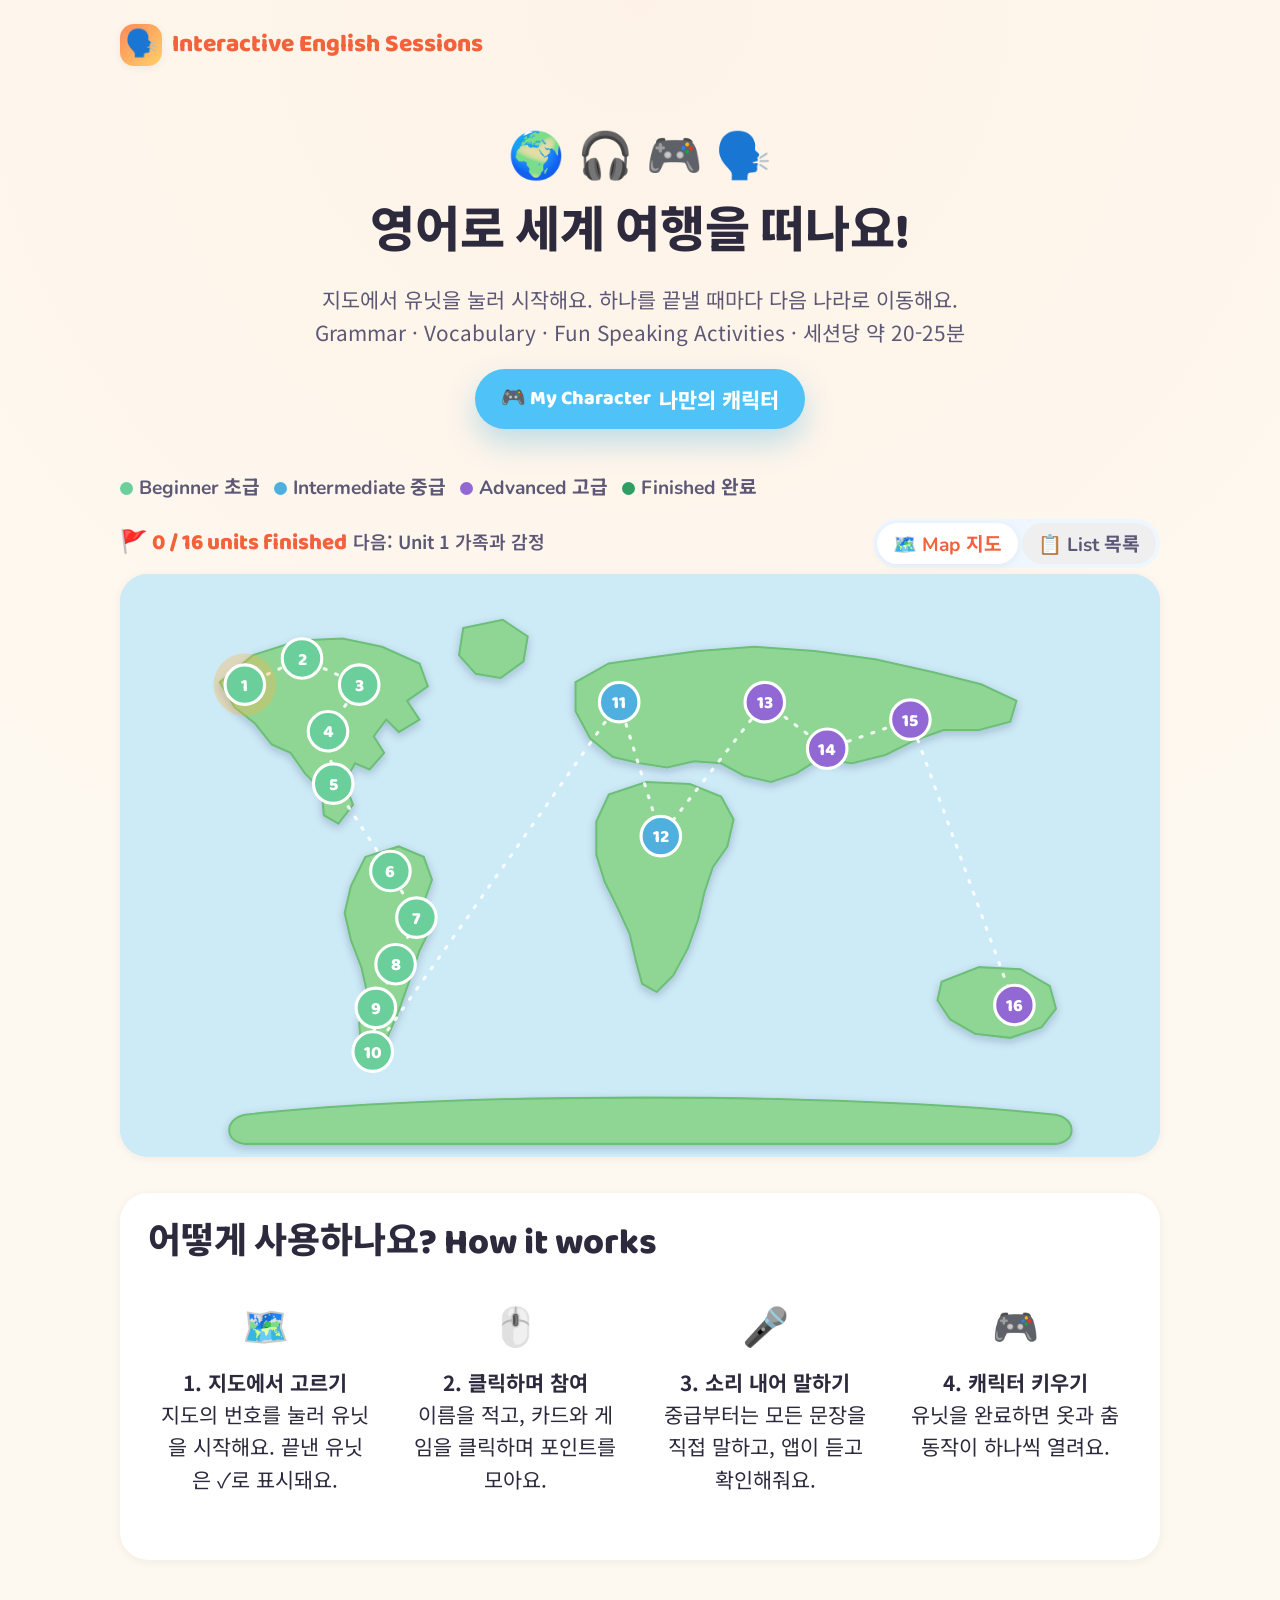
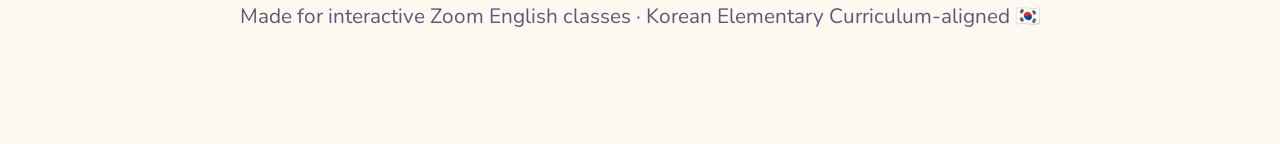
==== commit 6508b566: "Fly into a unit when its map pin is tapped, and make every tap react Two interaction changes.  The m" ====
--- a/index.html
+++ b/index.html
@@ -124,5 +124,6 @@
     setView(saved);
   });
 </script>
+<script src="assets/js/tap-feedback.js"></script>
 </body>
 </html>
--- a/assets/css/main.css
+++ b/assets/css/main.css
@@ -177,6 +177,7 @@
   border-radius: 999px;
   background: var(--color-primary);
   color: #fff;
+  text-decoration: none;
   box-shadow: var(--shadow-pop);
   transition: transform 0.15s ease, box-shadow 0.15s ease, filter 0.15s ease;
   user-select: none;
@@ -1269,3 +1270,50 @@
   font-size: var(--fs-kr);
   line-height: 1.55;
 }
+
+/* ============================================================
+   TAP FEEDBACK
+   Paired with tap-feedback.js. Every tappable thing squashes on
+   press and throws a ripple from the touch point, so a young
+   student can always see that their click landed — and where.
+   ============================================================ */
+
+.tap-layer {
+  position: fixed;
+  inset: 0;
+  pointer-events: none;
+  overflow: hidden;
+  z-index: 9999;
+}
+
+.tap-ripple {
+  position: absolute;
+  border-radius: 50%;
+  transform: translate(-50%, -50%) scale(0.25);
+  background: radial-gradient(circle,
+    rgba(255, 209, 102, 0.55) 0%,
+    rgba(255, 138, 92, 0.35) 45%,
+    rgba(255, 138, 92, 0) 70%);
+  animation: tapRipple 0.52s cubic-bezier(0.22, 1, 0.36, 1) forwards;
+}
+@keyframes tapRipple {
+  from { transform: translate(-50%, -50%) scale(0.25); opacity: 0.9; }
+  to   { transform: translate(-50%, -50%) scale(1.9);  opacity: 0; }
+}
+
+/* the squash. Kept small so it reads as tactile, not bouncy. */
+.is-pressed {
+  transform: scale(0.955) !important;
+  transition: transform 0.09s ease-out !important;
+}
+/* Elements whose resting state is already transformed need the press to
+   compose with it rather than replace it. */
+.unit-card.is-pressed { transform: translateY(-2px) scale(0.975) !important; }
+.flashcard.is-pressed { transform: scale(0.97) !important; }
+.wm-pin.is-pressed .wm-dot { transform: scale(1.32); }
+.jp-cell.is-pressed { transform: translateY(1px) scale(0.97) !important; }
+
+@media (prefers-reduced-motion: reduce) {
+  .tap-ripple { display: none; }
+  .is-pressed { transform: none !important; }
+}
--- a/assets/css/worldmap.css
+++ b/assets/css/worldmap.css
@@ -62,7 +62,7 @@
 
 .wm-pin:hover .wm-dot,
 .wm-pin:focus-visible .wm-dot { transform: scale(1.22); }
-.wm-pin:focus-visible { outline: none; }
+.wm-pin:focus, .wm-pin:focus-visible { outline: none; }
 .wm-pin:focus-visible .wm-dot { stroke: var(--color-accent-dark); }
 
 .wm-pin.is-done .wm-dot { fill: #2e9e63; }
@@ -81,24 +81,37 @@
 
 /* ---------- detail card ---------- */
 
+/* Deliberately compact. After the type sizes went up this card grew to
+   fill ~70% of the map, which meant flying the camera to a pin only to
+   bury it. Laying the emoji beside the text instead of above it, and
+   keeping the buttons on one row, holds it to roughly a third. */
 .wm-card {
   position: absolute;
   left: 50%;
-  bottom: 16px;
+  bottom: 14px;
   transform: translate(-50%, 130%);
-  width: min(420px, calc(100% - 28px));
+  width: min(480px, calc(100% - 24px));
   background: var(--color-card);
   border-radius: var(--radius-md);
   box-shadow: var(--shadow-pop);
-  padding: 20px 22px 22px;
-  text-align: center;
+  padding: 14px 18px 16px;
+  text-align: left;
   opacity: 0;
   pointer-events: none;
   transition: transform 0.38s cubic-bezier(0.22, 1, 0.36, 1), opacity 0.3s ease;
   z-index: 3;
+  display: grid;
+  grid-template-columns: auto 1fr;
+  grid-template-areas:
+    'emoji head'
+    'actions actions';
+  column-gap: 14px;
+  align-items: center;
 }
 .wm-card.show { transform: translate(-50%, 0); opacity: 1; pointer-events: auto; }
-.wm-card h3 { margin-top: 4px; }
+.wm-card > .wm-card-head { grid-area: head; min-width: 0; }
+.wm-card h3 { margin: 2px 0 0; font-size: var(--fs-heading); line-height: 1.2; }
+.wm-card p { margin: 2px 0 0; }
 .wm-card-close {
   position: absolute;
   top: 10px;
@@ -107,27 +120,29 @@
   color: var(--color-ink-soft);
   background: none;
 }
-.wm-card-emoji { font-size: 2.6rem; line-height: 1; }
+.wm-card-emoji { grid-area: emoji; font-size: 2.1rem; line-height: 1; }
 .wm-card-tier {
   display: inline-block;
   font-family: var(--font-display);
   font-weight: 800;
   font-size: var(--fs-min);
-  padding: 3px 12px;
+  padding: 2px 10px;
   border-radius: 999px;
-  margin: 8px 0 2px;
+  margin: 0;
 }
 .wm-tier-beg { background: #eafbf1; color: #2e9e63; }
 .wm-tier-int { background: #e6f4fd; color: #1f7fb0; }
 .wm-tier-adv { background: #f4edff; color: #7a4de0; }
-.wm-card-done { color: #2e9e63; font-weight: 800; margin-top: 6px; }
+.wm-card-done { color: #2e9e63; font-weight: 800; margin-top: 4px; }
 .wm-card-actions {
+  grid-area: actions;
   display: flex;
-  gap: 10px;
+  gap: 8px;
   justify-content: center;
   flex-wrap: wrap;
-  margin-top: 14px;
-}
+  margin-top: 12px;
+}
+.wm-card-done { font-size: var(--fs-label); }
 
 /* ---------- legend + progress ---------- */
 
@@ -201,3 +216,39 @@
   .wm-halo { animation: none; }
   .wm-card, .wm-dot { transition: none; }
 }
+
+/* ---------- flying into a unit ----------
+   The camera itself is the SVG viewBox (see worldmap.js); these rules
+   are the surrounding polish: a hint that you are zoomed in, and the
+   hand-off fade when the map launches you into the lesson. */
+
+.wm-wrap.is-zoomed .wm-route { opacity: 0.35; }
+.wm-wrap.is-zoomed .wm-pin:not(.is-current) .wm-dot { opacity: 0.9; }
+
+/* a soft vignette while zoomed, so the focused pin reads as "here" */
+.wm-wrap.is-zoomed::after {
+  content: '';
+  position: absolute;
+  inset: 0;
+  pointer-events: none;
+  background: radial-gradient(circle at 50% 45%, transparent 38%, rgba(12, 45, 70, 0.24) 100%);
+  animation: wmVignette 0.5s ease forwards;
+  z-index: 1;
+}
+@keyframes wmVignette { from { opacity: 0; } to { opacity: 1; } }
+
+/* launching: push in and hand off to the lesson page */
+.wm-wrap.is-launching .wm-svg {
+  animation: wmLaunch 0.5s cubic-bezier(0.5, 0, 0.75, 0) forwards;
+}
+@keyframes wmLaunch {
+  from { opacity: 1; filter: blur(0); }
+  to   { opacity: 0; filter: blur(6px); }
+}
+
+.wm-pin { transition: opacity 0.3s ease; }
+
+@media (prefers-reduced-motion: reduce) {
+  .wm-wrap.is-zoomed::after { animation: none; }
+  .wm-wrap.is-launching .wm-svg { animation: none; }
+}
